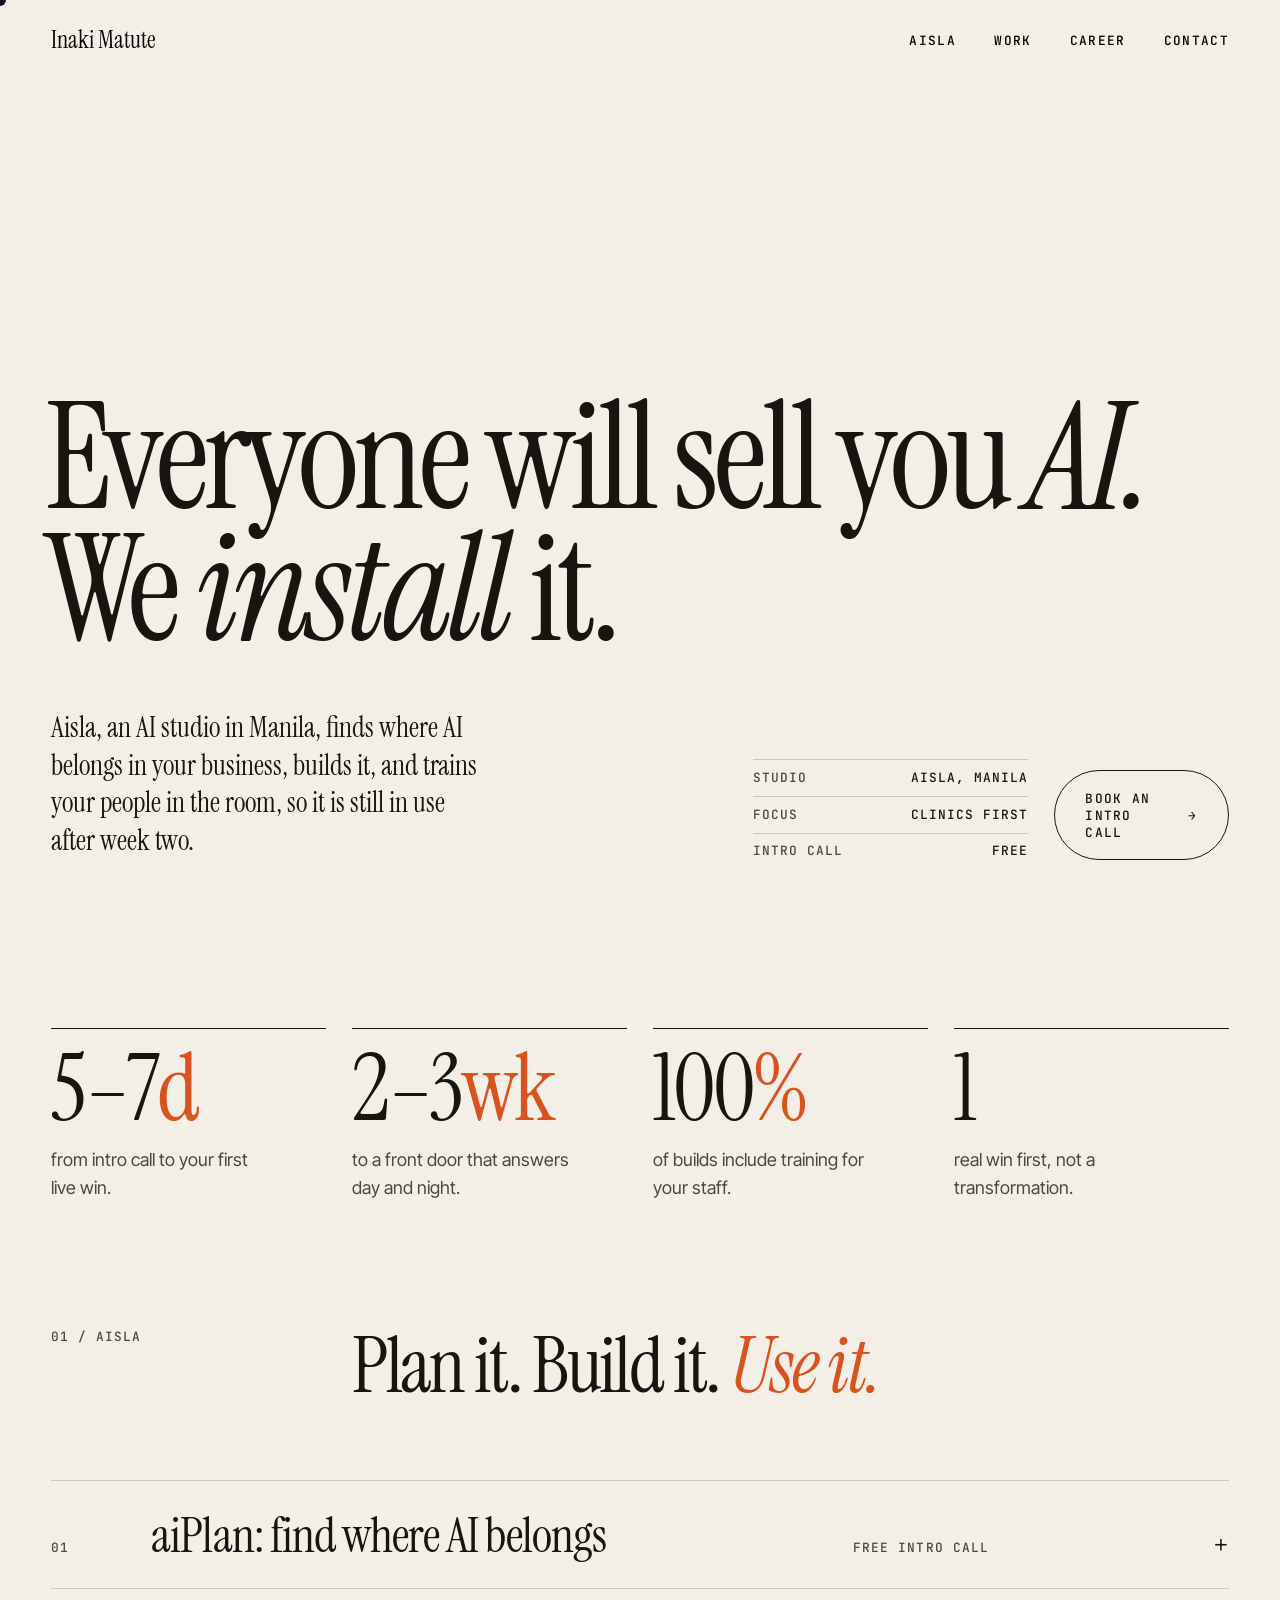
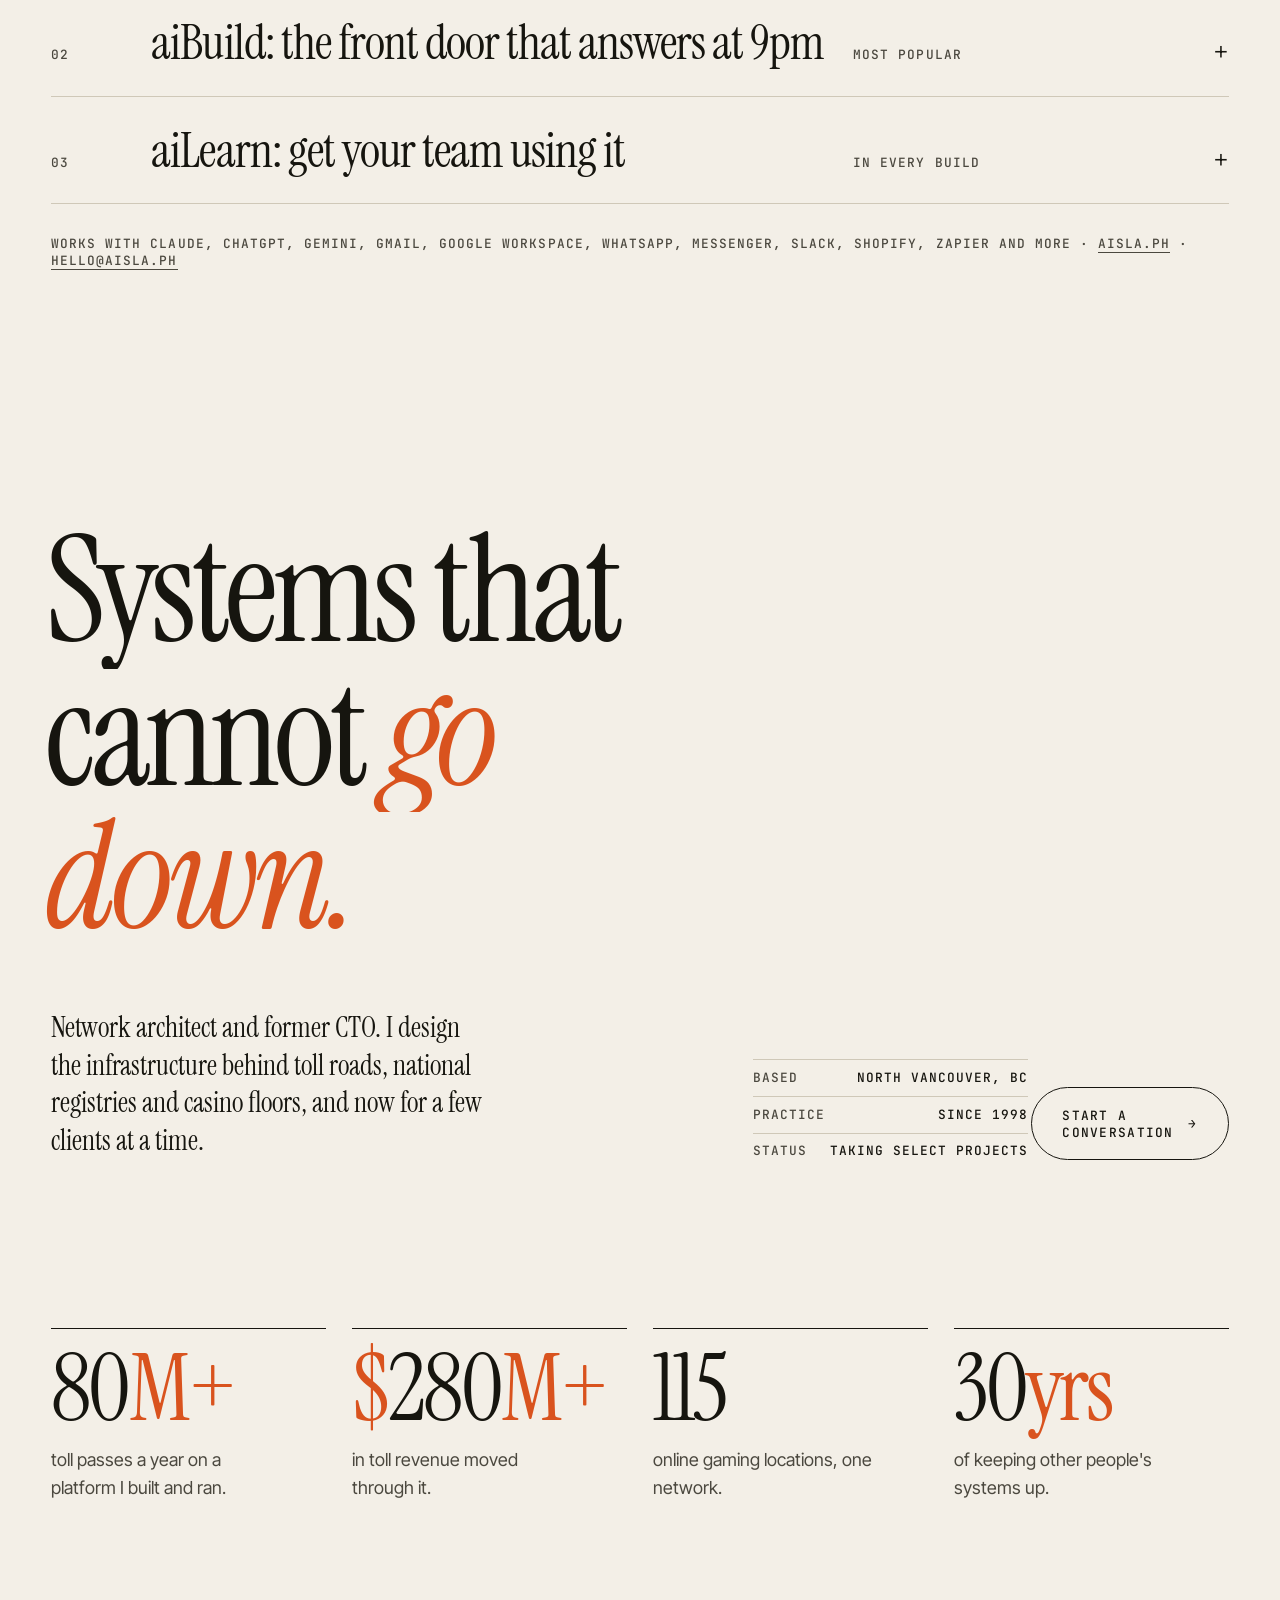
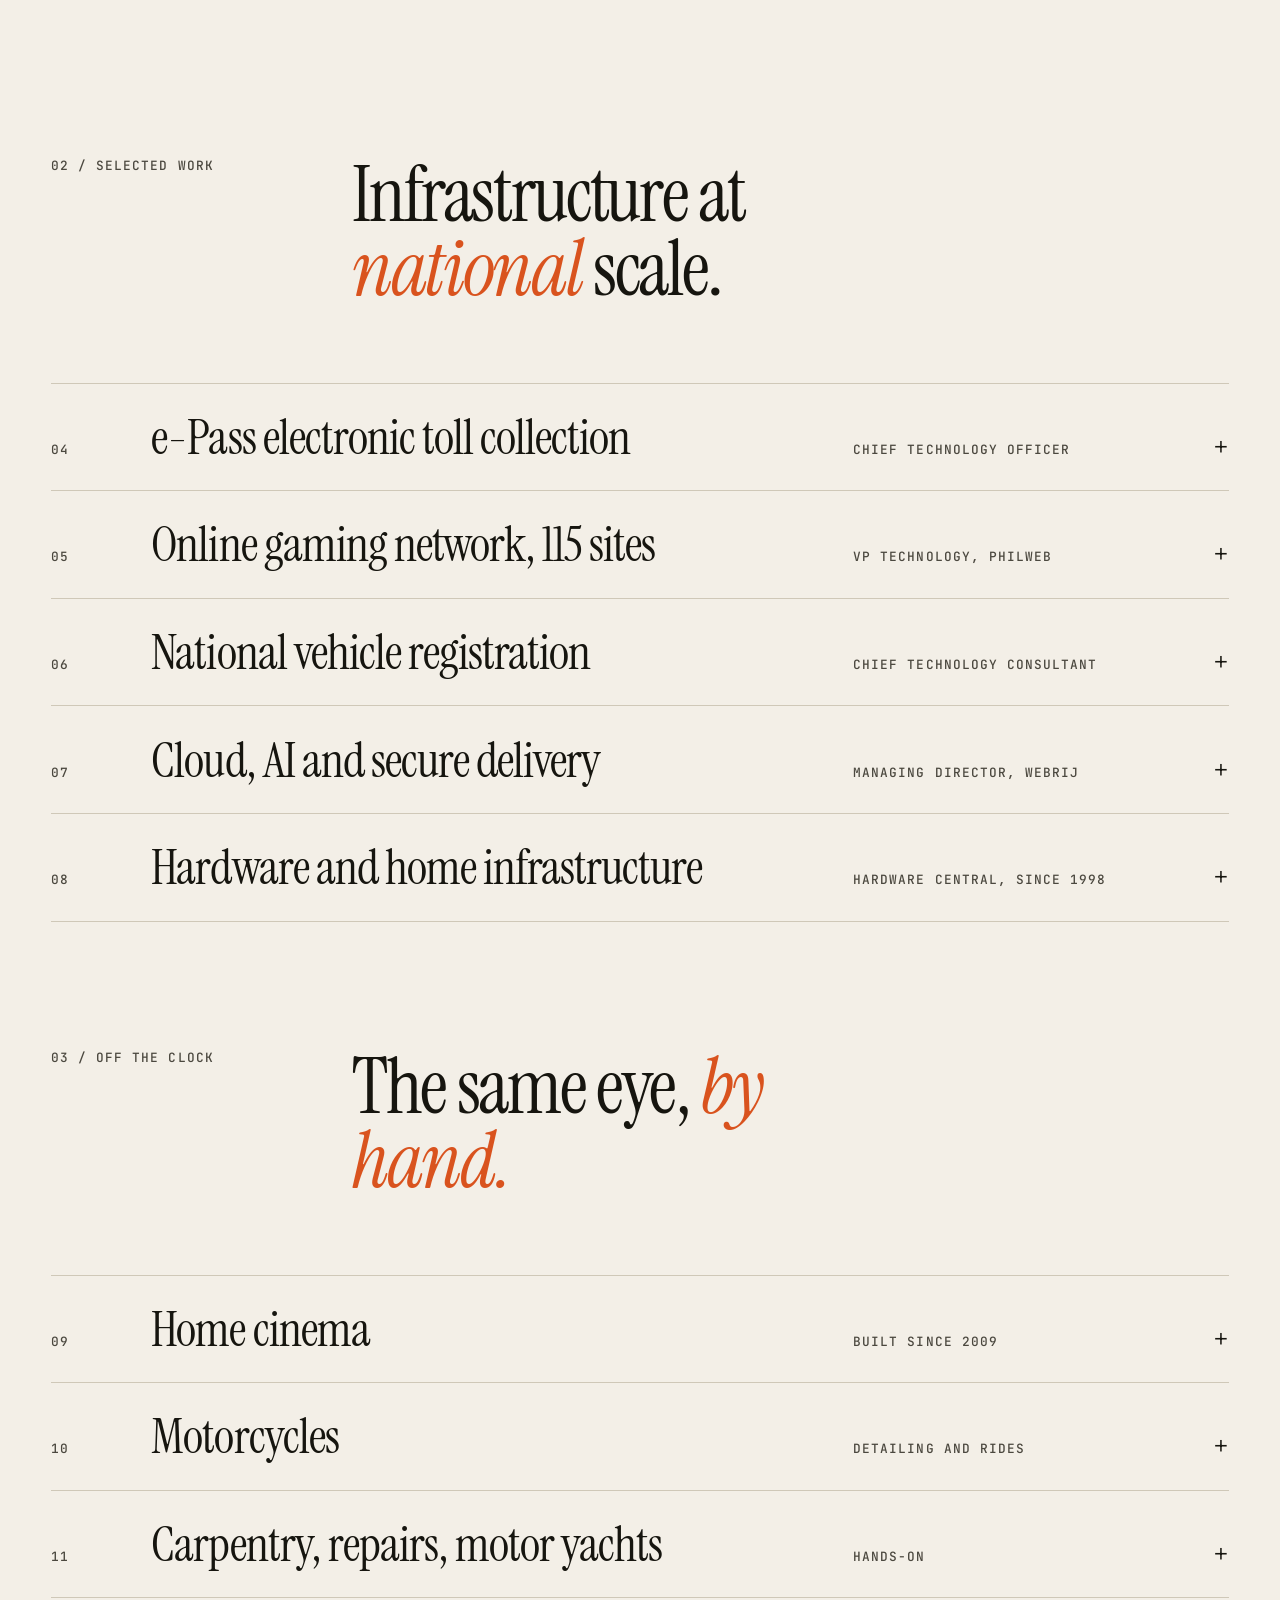
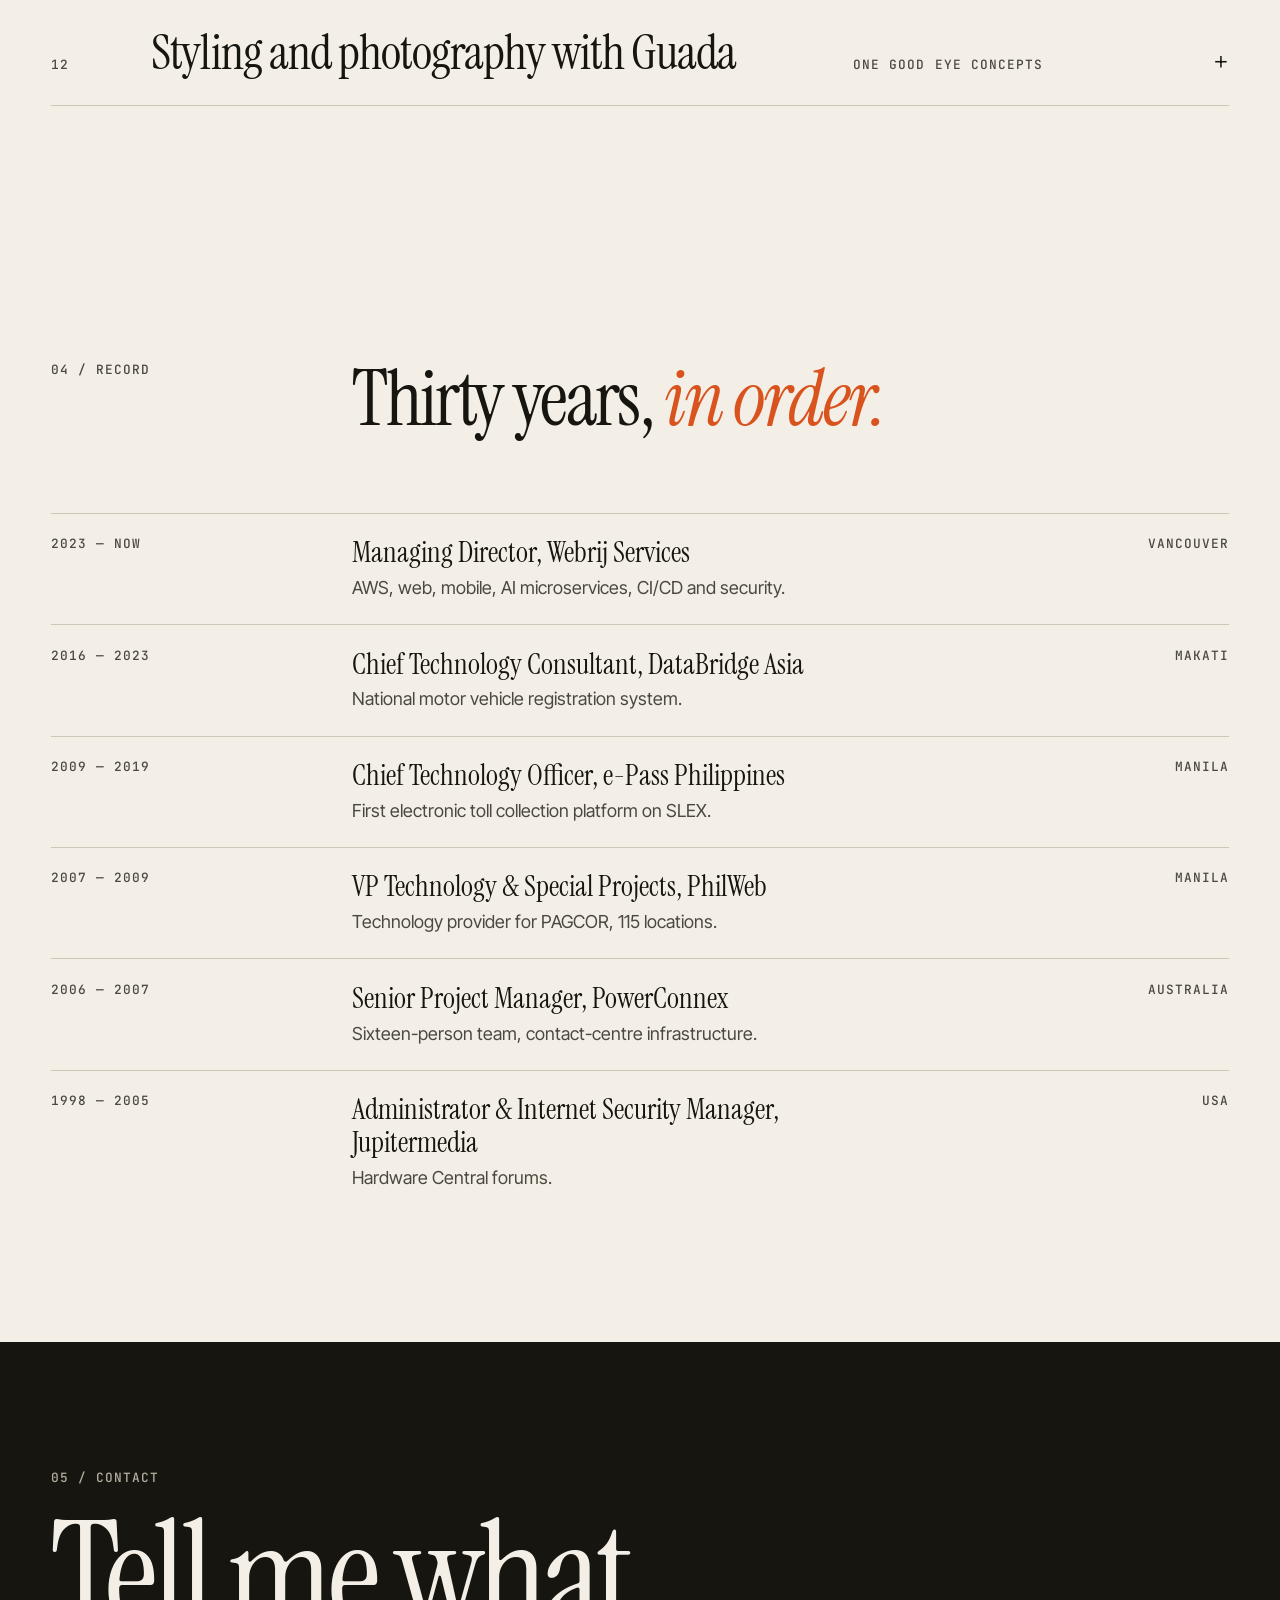
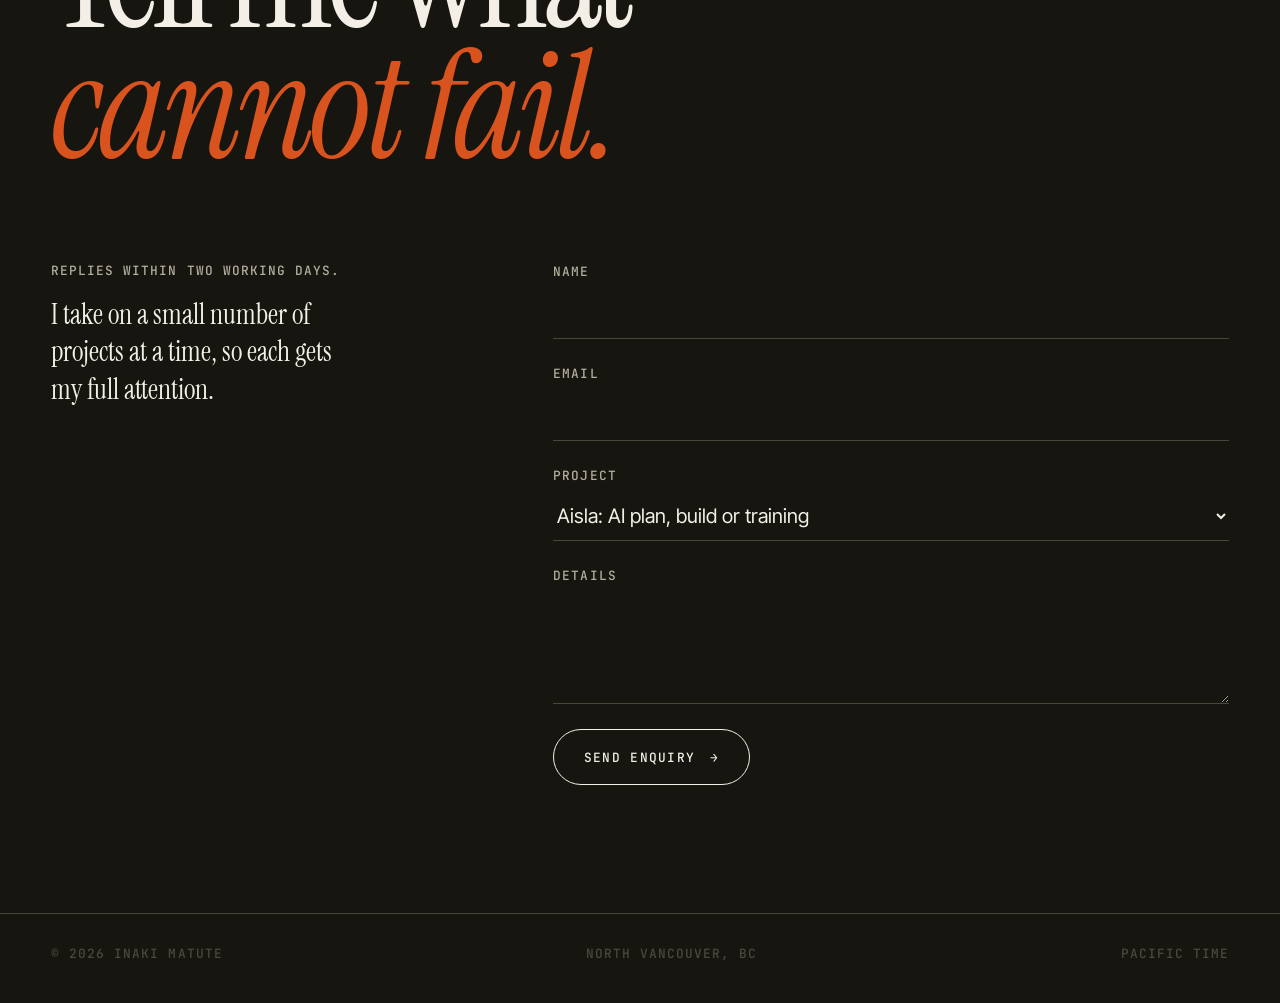
==== index.html @ 9e4a88b1 "QA fixes: cache header, focusable hidden links, no-JS visibility, mobile header, SEO meta, robots an" ====
<!doctype html>
<html lang="en">
<head>
<meta charset="utf-8">
<meta name="viewport" content="width=device-width, initial-scale=1">
<title>Inaki Matute — Aisla AI and Network Architecture</title>
<meta name="description" content="Aisla helps clinics and growing businesses plan, build and actually use AI. Inaki Matute is a network architect and former CTO, thirty years keeping toll roads, registries and casino floors online.">
<meta name="theme-color" content="#f3efe7" media="(prefers-color-scheme: light)">
<meta name="theme-color" content="#12110d" media="(prefers-color-scheme: dark)">
<meta name="color-scheme" content="light dark">
<link rel="canonical" href="https://inaki-matute.netlify.app/">
<script>document.documentElement.className='js'</script>
<meta property="og:title" content="Inaki Matute — Aisla AI and Network Architecture">
<meta property="og:description" content="Aisla plans, builds and trains teams to use AI. Thirty years keeping national systems online.">
<meta property="og:url" content="https://inaki-matute.netlify.app/">
<meta name="twitter:card" content="summary">
<meta property="og:type" content="website">
<link rel="icon" href="assets/favicon.svg" type="image/svg+xml">
<link rel="preconnect" href="https://fonts.googleapis.com">
<link rel="preconnect" href="https://fonts.gstatic.com" crossorigin>
<link rel="stylesheet" href="https://fonts.googleapis.com/css2?family=Inter+Tight:wght@300;400;500&family=Instrument+Serif:ital@0;1&family=JetBrains+Mono:wght@500&display=swap">
<link rel="stylesheet" href="assets/site.css">
<script type="application/ld+json">{"@context":"https://schema.org","@type":"Person","name":"Inaki Matute","jobTitle":"Network Architect","address":{"@type":"PostalAddress","addressLocality":"North Vancouver","addressRegion":"BC","addressCountry":"CA"}}</script>
</head>
<body>
<a class="skip" href="#aisla">Skip to Aisla</a>
<div class="cur" aria-hidden="true"></div>

<header class="bar">
  <a class="mark" href="#top" aria-label="Inaki Matute, top">Inaki Matute</a>
  <nav aria-label="Primary"><a href="#aisla">Aisla</a><a href="#work">Work</a><a href="#career">Career</a><a href="#contact">Contact</a></nav>
</header>

<main id="top">
  <section class="hero wrap" id="aisla">
    <h1 aria-label="Everyone will sell you AI. We install it.">
      <span class="l" aria-hidden="true"><span>Everyone will</span></span>
      <span class="l" aria-hidden="true"><span>sell you <em>AI.</em></span></span>
      <span class="l" aria-hidden="true"><span>We <em>install</em> it.</span></span>
    </h1>
    <div class="hero-foot grid12">
      <p class="lead rv">Aisla, an AI studio in Manila, finds where AI belongs in your business, builds it, and trains your people in the room, so it is still in use after week two.</p>
      <div class="facts meta rv" style="--d:.1s">
        <div><span>Studio</span><b>Aisla, Manila</b></div>
        <div><span>Focus</span><b>Clinics first</b></div>
        <div><span>Intro call</span><b>Free</b></div>
      </div>
      <a class="btn go rv" style="--d:.2s" href="https://cal.com/manolo.matute/intro-call" target="_blank" rel="noopener" data-mag>Book an intro call <span aria-hidden="true">→</span></a>
    </div>
  </section>

  <section class="proof wrap" aria-label="Aisla at a glance">
    <ul>
      <li class="rv"><div class="n">5–7<i>d</i></div><p>from intro call to your first live win.</p></li>
      <li class="rv" style="--d:.08s"><div class="n">2–3<i>wk</i></div><p>to a front door that answers day and night.</p></li>
      <li class="rv" style="--d:.16s"><div class="n"><span data-count="100">100</span><i>%</i></div><p>of builds include training for your staff.</p></li>
      <li class="rv" style="--d:.24s"><div class="n"><span data-count="1">1</span></div><p>real win first, not a transformation.</p></li>
    </ul>
  </section>

  <section class="sec wrap" id="aisla-plans" style="padding-top:0">
    <div class="sec-head grid12">
      <p class="meta rv">01 / Aisla</p>
      <h2 class="rv">Plan it. Build it. <em>Use it.</em></h2>
    </div>
    <ul class="index" data-index>
      <li class="row"><button aria-expanded="false" aria-controls="more-1"><span class="no meta">01</span><span class="ti">aiPlan: find where AI belongs</span><span class="di meta">Free intro call</span><span class="pl" aria-hidden="true">+</span></button>
        <div class="more" id="more-1"><div><div class="inner"><p>A call and a plan: where AI fits your business, where the daily leak is, one small first win, and what comes next. Advice that leads straight into the build.</p><a class="btn ask" href="https://cal.com/manolo.matute/intro-call" target="_blank" rel="noopener" data-service="Aisla: AI plan, build or training">Book an intro call</a></div></div></div></li>
      <li class="row"><button aria-expanded="false" aria-controls="more-2"><span class="no meta">02</span><span class="ti">aiBuild: the front door that answers at 9pm</span><span class="di meta">Most popular</span><span class="pl" aria-hidden="true">+</span></button>
        <div class="more" id="more-2"><div><div class="inner"><p>An AI front desk for inquiries, booking and reminders, and automatic follow-up, wired into the tools you already use and managed for you. Custom builds and an ongoing operations partnership are available too.</p><a class="btn ask" href="#contact" data-service="Aisla: AI plan, build or training">Ask about aiBuild</a></div></div></div></li>
      <li class="row"><button aria-expanded="false" aria-controls="more-3"><span class="no meta">03</span><span class="ti">aiLearn: get your team using it</span><span class="di meta">In every build</span><span class="pl" aria-hidden="true">+</span></button>
        <div class="more" id="more-3"><div><div class="inner"><p>Hands-on training on your real system, an owner walkthrough, a written playbook and a check-in at week two. You keep your data, accounts and domain, and clinical data is never stored or processed.</p><a class="btn ask" href="#contact" data-service="Aisla: AI plan, build or training">Ask about aiLearn</a></div></div></div></li>
    </ul>
    <p class="meta rv" style="margin-top:2rem">Works with Claude, ChatGPT, Gemini, Gmail, Google Workspace, WhatsApp, Messenger, Slack, Shopify, Zapier and more · <a href="https://aisla.ph" target="_blank" rel="noopener" style="border-bottom:1px solid currentColor">aisla.ph</a> · <a href="mailto:hello@aisla.ph" style="border-bottom:1px solid currentColor">hello@aisla.ph</a></p>
  </section>

  <section class="hero wrap hero-sub">
    <h2 class="h1like" aria-label="Systems that cannot go down.">
      <span class="l" aria-hidden="true"><span>Systems that</span></span>
      <span class="l" aria-hidden="true"><span>cannot <em>go</em></span></span>
      <span class="l" aria-hidden="true"><span><em>down.</em></span></span>
    </h2>
    <div class="hero-foot grid12">
      <p class="lead rv">Network architect and former CTO. I design the infrastructure behind toll roads, national registries and casino floors, and now for a few clients at a time.</p>
      <div class="facts meta rv" style="--d:.1s">
        <div><span>Based</span><b>North Vancouver, BC</b></div>
        <div><span>Practice</span><b>Since 1998</b></div>
        <div><span>Status</span><b>Taking select projects</b></div>
      </div>
      <a class="btn go rv" style="--d:.2s" href="#contact" data-mag>Start a conversation <span aria-hidden="true">→</span></a>
    </div>
  </section>

  <section class="proof wrap" aria-label="Track record">
    <ul>
      <li class="rv"><div class="n"><span data-count="80">80</span><i>M+</i></div><p>toll passes a year on a platform I built and ran.</p></li>
      <li class="rv" style="--d:.08s"><div class="n"><i>$</i><span data-count="280">280</span><i>M+</i></div><p>in toll revenue moved through it.</p></li>
      <li class="rv" style="--d:.16s"><div class="n"><span data-count="115">115</span></div><p>online gaming locations, one network.</p></li>
      <li class="rv" style="--d:.24s"><div class="n"><span data-count="30">30</span><i>yrs</i></div><p>of keeping other people's systems up.</p></li>
    </ul>
  </section>

  <section class="sec wrap" id="work">
    <div class="sec-head grid12">
      <p class="meta rv">02 / Selected work</p>
      <h2 class="rv">Infrastructure at <em>national</em> scale.</h2>
    </div>
    <ul class="index" data-index>
      <li class="row"><button aria-expanded="false" aria-controls="more-4"><span class="no meta">04</span><span class="ti">e-Pass electronic toll collection</span><span class="di meta">Chief Technology Officer</span><span class="pl" aria-hidden="true">+</span></button>
        <div class="more" id="more-4"><div><div class="inner"><p>The first electronic toll platform on SLEX, built with Kapsch and Hopetech. Eighty million passes a year, running around the clock.</p><figure data-img="toll-gantry"></figure><a class="btn ask" href="#contact" data-service="Network architecture">Discuss a similar project</a></div></div></div></li>
      <li class="row"><button aria-expanded="false" aria-controls="more-5"><span class="no meta">05</span><span class="ti">Online gaming network, 115 sites</span><span class="di meta">VP Technology, PhilWeb</span><span class="pl" aria-hidden="true">+</span></button>
        <div class="more" id="more-5"><div><div class="inner"><p>Technology provider to PAGCOR across 115 online casino locations, handling more than two billion dollars in annual wagers.</p><figure data-img="online-gaming-network"></figure><a class="btn ask" href="#contact" data-service="Network architecture">Discuss a similar project</a></div></div></div></li>
      <li class="row"><button aria-expanded="false" aria-controls="more-6"><span class="no meta">06</span><span class="ti">National vehicle registration</span><span class="di meta">Chief Technology Consultant</span><span class="pl" aria-hidden="true">+</span></button>
        <div class="more" id="more-6"><div><div class="inner"><p>Architecture and systems integration for the Philippines' national motor vehicle registration system, with DataBridge Asia.</p><figure data-img="national-registry"></figure><a class="btn ask" href="#contact" data-service="Systems integration">Discuss a similar project</a></div></div></div></li>
      <li class="row"><button aria-expanded="false" aria-controls="more-7"><span class="no meta">07</span><span class="ti">Cloud, AI and secure delivery</span><span class="di meta">Managing Director, Webrij</span><span class="pl" aria-hidden="true">+</span></button>
        <div class="more" id="more-7"><div><div class="inner"><p>AWS, microservices, CI/CD and security for a Vancouver healthcare talent network, and AI put to practical work in small businesses.</p><figure data-img="cloud-aws"></figure><a class="btn ask" href="#contact" data-service="Cloud, AI and web">Discuss a similar project</a></div></div></div></li>
      <li class="row"><button aria-expanded="false" aria-controls="more-8"><span class="no meta">08</span><span class="ti">Hardware and home infrastructure</span><span class="di meta">Hardware Central, since 1998</span><span class="pl" aria-hidden="true">+</span></button>
        <div class="more" id="more-8"><div><div class="inner"><p>Servers, storage and networks for homes and small offices that simply work. I ran the Hardware Central forums for seven years.</p><figure data-img="server-rack"></figure><a class="btn ask" href="#contact" data-service="Hardware and infrastructure">Discuss a similar project</a></div></div></div></li>
    </ul>
  </section>

  <section class="sec wrap" style="padding-top:0">
    <div class="sec-head grid12">
      <p class="meta rv">03 / Off the clock</p>
      <h2 class="rv">The same eye, <em>by hand.</em></h2>
    </div>
    <ul class="index" data-index>
      <li class="row"><button aria-expanded="false" aria-controls="more-9"><span class="no meta">09</span><span class="ti">Home cinema</span><span class="di meta">Built since 2009</span><span class="pl" aria-hidden="true">+</span></button>
        <div class="more" id="more-9"><div><div class="inner"><p>Rooms designed to look and sound like a real cinema, with Arendal Sound and Definitive Technology speakers tuned to the space.</p><figure data-img="home-cinema"></figure><a class="btn ask" href="#contact" data-service="Home cinema">Plan a room</a></div></div></div></li>
      <li class="row"><button aria-expanded="false" aria-controls="more-10"><span class="no meta">10</span><span class="ti">Motorcycles</span><span class="di meta">Detailing and rides</span><span class="pl" aria-hidden="true">+</span></button>
        <div class="more" id="more-10"><div><div class="inner"><p>Careful detailing, and routes worth riding, from North Vancouver to Edinburgh.</p><figure data-img="motorcycle-detailing"></figure><a class="btn ask" href="#contact" data-service="Motorcycles">Ask about it</a></div></div></div></li>
      <li class="row"><button aria-expanded="false" aria-controls="more-11"><span class="no meta">11</span><span class="ti">Carpentry, repairs, motor yachts</span><span class="di meta">Hands-on</span><span class="pl" aria-hidden="true">+</span></button>
        <div class="more" id="more-11"><div><div class="inner"><p>Small renovations and repairs done properly, and practical help running and looking after a motor yacht.</p><figure data-img="handyman"></figure><a class="btn ask" href="#contact" data-service="Hands-on work">Ask about it</a></div></div></div></li>
      <li class="row"><button aria-expanded="false" aria-controls="more-12"><span class="no meta">12</span><span class="ti">Styling and photography with Guada</span><span class="di meta">One Good Eye Concepts</span><span class="pl" aria-hidden="true">+</span></button>
        <div class="more" id="more-12"><div><div class="inner"><p>Guada Reyes leads fashion, interior and costume design, styling and professional photography. Her portfolio lives at guadareyes.com.</p><figure data-img="guada-styling"></figure><a class="btn ask" href="https://guadareyes.com" target="_blank" rel="noopener">Visit guadareyes.com</a></div></div></div></li>
    </ul>
  </section>

  <section class="sec wrap" id="career">
    <div class="sec-head grid12">
      <p class="meta rv">04 / Record</p>
      <h2 class="rv">Thirty years, <em>in order.</em></h2>
    </div>
    <ol class="ledger" reversed style="list-style:none;padding:0">
      <li class="rv"><span class="when meta">2023 — Now</span><span class="what">Managing Director, Webrij Services<small>AWS, web, mobile, AI microservices, CI/CD and security.</small></span><span class="where meta">Vancouver</span></li>
      <li class="rv"><span class="when meta">2016 — 2023</span><span class="what">Chief Technology Consultant, DataBridge Asia<small>National motor vehicle registration system.</small></span><span class="where meta">Makati</span></li>
      <li class="rv"><span class="when meta">2009 — 2019</span><span class="what">Chief Technology Officer, e-Pass Philippines<small>First electronic toll collection platform on SLEX.</small></span><span class="where meta">Manila</span></li>
      <li class="rv"><span class="when meta">2007 — 2009</span><span class="what">VP Technology &amp; Special Projects, PhilWeb<small>Technology provider for PAGCOR, 115 locations.</small></span><span class="where meta">Manila</span></li>
      <li class="rv"><span class="when meta">2006 — 2007</span><span class="what">Senior Project Manager, PowerConnex<small>Sixteen-person team, contact-centre infrastructure.</small></span><span class="where meta">Australia</span></li>
      <li class="rv"><span class="when meta">1998 — 2005</span><span class="what">Administrator &amp; Internet Security Manager, Jupitermedia<small>Hardware Central forums.</small></span><span class="where meta">USA</span></li>
    </ol>
  </section>

  <section class="sec contact" id="contact">
    <div class="wrap">
      <p class="meta rv">05 / Contact</p>
      <h2 class="rv" style="margin-top:1.5rem">Tell me what <em>cannot fail.</em></h2>
      <div class="cols grid12">
        <div class="side rv">
          <p class="meta">Replies within two working days.</p>
          <p style="font:400 var(--fs-lead)/1.35 var(--serif);max-width:24ch">I take on a small number of projects at a time, so each gets my full attention.</p>
        </div>
        <form class="rv" name="hire" method="POST" action="/thanks.html" data-netlify="true" netlify-honeypot="bot-field">
          <input type="hidden" name="form-name" value="hire">
          <input type="hidden" name="subject" value="Website Query - Inaki">
          <p hidden><label>Leave empty <input name="bot-field"></label></p>
          <div class="f"><label for="n">Name</label><input id="n" name="name" required autocomplete="name"></div>
          <div class="f"><label for="e">Email</label><input id="e" type="email" name="email" required autocomplete="email"></div>
          <div class="f"><label for="service">Project</label><select id="service" name="service">
            <option>Aisla: AI plan, build or training</option><option>Network architecture</option><option>Systems integration</option><option>Cloud, AI and web</option><option>Hardware and infrastructure</option><option>Home cinema</option><option>Motorcycles</option><option>Hands-on work</option><option>Something else</option></select></div>
          <div class="f"><label for="m">Details</label><textarea id="m" name="message"></textarea></div>
          <button class="btn" type="submit" data-mag>Send enquiry <span aria-hidden="true">→</span></button>
        </form>
      </div>
    </div>
  </section>
</main>

<footer class="meta"><span>© 2026 Inaki Matute</span><span>North Vancouver, BC</span><span>Pacific Time</span></footer>
<script src="assets/site.js" defer></script>
</body>
</html>
---- assets/site.css ----
/* Inaki Matute — v4. Tokens first, then base, then sections. */
:root{
  --paper:#f3efe7; --paper-2:#ebe6db; --ink:#16150f; --ink-2:#4b483f; --rule:#cfc8b8;
  --accent:#d9531e;
  --serif:"Instrument Serif","Times New Roman",serif;
  --sans:"Inter Tight",system-ui,"Helvetica Neue",Arial,sans-serif;
  --mono:"JetBrains Mono",ui-monospace,Menlo,monospace;
  --ease:cubic-bezier(.16,1,.3,1);
  --gutter:clamp(20px,4vw,56px);
  --fs-meta:clamp(.72rem,.68rem + .15vw,.8rem);
  --fs-body:clamp(1rem,.96rem + .2vw,1.125rem);
  --fs-lead:clamp(1.25rem,1rem + 1vw,1.75rem);
  --fs-h2:clamp(2.25rem,1.2rem + 4.6vw,5.5rem);
  --fs-h1:clamp(3.1rem,1rem + 10.4vw,12.5rem);
}
@media (prefers-color-scheme:dark){
  :root:not([data-theme="light"]){--paper:#12110d;--paper-2:#1b1a14;--ink:#f1ece0;--ink-2:#b4ae9e;--rule:#37342a;--accent:#ff7a3d}
}
*,*::before,*::after{box-sizing:border-box}
*{margin:0}
html{-webkit-text-size-adjust:100%;scroll-behavior:smooth}
body{overflow-x:hidden;background:var(--paper);color:var(--ink);font:400 var(--fs-body)/1.55 var(--sans);-webkit-font-smoothing:antialiased;text-rendering:optimizeLegibility;overflow-x:clip}
img{display:block;max-width:100%}
a{color:inherit;text-decoration:none}
button{font:inherit;color:inherit;background:none;border:0;cursor:pointer}
:focus-visible{outline:2px solid var(--accent);outline-offset:4px}
::selection{background:var(--accent);color:var(--paper)}
.skip{position:absolute;left:var(--gutter);top:-4rem;background:var(--ink);color:var(--paper);padding:.6rem 1rem;z-index:100}
.skip:focus{top:1rem}

.meta{font:500 var(--fs-meta)/1.3 var(--mono);letter-spacing:.08em;text-transform:uppercase;color:var(--ink-2)}
.wrap{padding-inline:var(--gutter);max-width:1680px;margin-inline:auto}
.grid12{display:grid;grid-template-columns:repeat(12,minmax(0,1fr));column-gap:clamp(12px,2vw,28px)}
.rule{border:0;border-top:1px solid var(--rule)}

/* header */
.bar{position:fixed;inset:0 0 auto 0;z-index:40;display:flex;justify-content:space-between;align-items:center;padding:1.1rem var(--gutter);mix-blend-mode:difference;color:#f3efe7}
.bar a{font:500 var(--fs-meta) var(--mono);letter-spacing:.1em;text-transform:uppercase}
.bar nav{display:flex;gap:clamp(1rem,3vw,2.5rem)}
.bar .mark{font:400 1.5rem/1 var(--serif);letter-spacing:0;text-transform:none}
.bar nav a{position:relative}
.bar nav a::after{content:"";position:absolute;left:0;right:0;bottom:-4px;height:1px;background:currentColor;transform:scaleX(0);transform-origin:right;transition:transform .5s var(--ease)}
.bar nav a:hover::after{transform:scaleX(1);transform-origin:left}

/* hero */
.hero{min-height:100vh;min-height:100svh;display:flex;flex-direction:column;justify-content:flex-end;padding-block:7rem 2.5rem}
.hero h1{font:400 var(--fs-h1)/.88 var(--serif);letter-spacing:-.035em;margin-left:-.04em}
.hero .h1like .l{display:block;overflow:hidden;padding-bottom:.08em}
.hero .h1like .l>span{display:block;transform:translateY(105%);animation:rise 1.3s var(--ease) forwards}
.hero .h1like .l:nth-child(2)>span{animation-delay:.1s}
.hero .h1like .l:nth-child(3)>span{animation-delay:.2s}
.hero .h1like em{font-style:italic;color:var(--accent)}
@keyframes rise{to{transform:none}}
.hero-foot{margin-top:clamp(2rem,6vh,5rem);align-items:end;row-gap:2rem}
.hero-foot .lead{grid-column:1/span 6;font:400 var(--fs-lead)/1.35 var(--serif);max-width:34ch}
.hero-foot .facts{grid-column:8/span 3;display:grid;gap:.6rem}
.hero-foot .go{grid-column:11/span 2;justify-self:end}
.facts div{display:flex;justify-content:space-between;border-top:1px solid var(--rule);padding-top:.6rem}
.facts b{font-weight:500;color:var(--ink)}

.btn{--p:0;display:inline-flex;align-items:center;gap:.9rem;padding:1.15rem 1.9rem;border:1px solid var(--ink);border-radius:999px;font:500 var(--fs-meta) var(--mono);letter-spacing:.1em;text-transform:uppercase;position:relative;overflow:hidden;transition:color .5s var(--ease),transform .4s var(--ease)}
.btn::before{content:"";position:absolute;inset:0;background:var(--ink);transform:translateY(101%);transition:transform .6s var(--ease);z-index:-1;border-radius:inherit}
.btn:hover{color:var(--paper)}
.btn:hover::before{transform:none}
.btn{isolation:isolate}

/* proof */
.proof{padding-block:clamp(4rem,10vw,9rem)}
.proof ul{list-style:none;padding:0;display:grid;grid-template-columns:repeat(4,1fr);gap:clamp(12px,2vw,28px)}
.proof li{border-top:1px solid var(--ink);padding-top:1rem}
.proof .n{font:400 clamp(3rem,1rem + 6vw,7.5rem)/.95 var(--serif);letter-spacing:-.03em;font-variant-numeric:tabular-nums}
.proof .n i{font-style:normal;color:var(--accent)}
.proof p{margin-top:.8rem;max-width:22ch;color:var(--ink-2)}

/* section heads */
.sec{padding-block:clamp(4rem,10vw,9rem)}
.sec-head{margin-bottom:clamp(2.5rem,6vw,5rem);row-gap:1.5rem}
.sec-head .meta{grid-column:1/span 3}
.sec-head h2{grid-column:4/span 9;font:400 var(--fs-h2)/.95 var(--serif);letter-spacing:-.03em;max-width:16ch}
.sec-head h2 em{color:var(--accent)}

/* index list */
.index{list-style:none;padding:0;border-bottom:1px solid var(--rule)}
.row{border-top:1px solid var(--rule)}
.row>button{width:100%;display:grid;grid-template-columns:repeat(12,minmax(0,1fr));column-gap:clamp(12px,2vw,28px);align-items:baseline;text-align:left;padding:clamp(1.1rem,2.2vw,1.9rem) 0;transition:padding .6s var(--ease),color .3s}
.row .no{grid-column:1/span 1}
.row .ti{grid-column:2/span 7;font:400 clamp(1.7rem,1rem + 2.6vw,3.6rem)/1.02 var(--serif);letter-spacing:-.02em;transition:transform .6s var(--ease)}
.row .di{grid-column:9/span 3}
.row .pl{grid-column:12/span 1;justify-self:end;font:300 1.6rem/1 var(--sans);transition:transform .5s var(--ease)}
.row>button:hover .ti{transform:translateX(.6rem);color:var(--accent)}
.row[data-open="true"] .pl{transform:rotate(45deg)}
.row .more{display:grid;grid-template-rows:0fr;transition:grid-template-rows .7s var(--ease)}
.row[data-open="true"] .more{grid-template-rows:1fr}
.more>div{overflow:hidden}
.more p{grid-column:2/span 6;padding-bottom:2rem;color:var(--ink-2);font-size:var(--fs-lead);line-height:1.4;font-family:var(--serif);max-width:40ch}
.more .inner{display:grid;grid-template-columns:repeat(12,minmax(0,1fr));column-gap:clamp(12px,2vw,28px)}
.more figure{grid-column:9/span 4;aspect-ratio:4/5;background:var(--paper-2);overflow:hidden;margin-bottom:2rem}
.more figure img{width:100%;height:100%;object-fit:cover}
.more figure:empty{display:none}
.more a.ask{grid-column:2/span 6;margin-bottom:2rem;justify-self:start}

/* career */
.ledger{list-style:none;padding:0}
.ledger li{display:grid;grid-template-columns:repeat(12,minmax(0,1fr));column-gap:clamp(12px,2vw,28px);padding:1.4rem 0;border-top:1px solid var(--rule)}
.ledger .when{grid-column:1/span 3}
.ledger .what{grid-column:4/span 5;font:400 clamp(1.3rem,1rem + 1vw,1.9rem)/1.15 var(--serif)}
.ledger .what small{display:block;font:400 var(--fs-body)/1.5 var(--sans);color:var(--ink-2);margin-top:.35rem}
.ledger .where{grid-column:10/span 3;justify-self:end;text-align:right}

/* contact */
.contact{background:var(--ink);color:var(--paper);--rule:#4a463a}
.contact .meta{color:#b4ae9e}
.contact h2{font:400 var(--fs-h1)/.88 var(--serif);letter-spacing:-.035em;max-width:11ch}
.contact h2 em{color:var(--accent)}
.contact .cols{margin-top:clamp(3rem,7vw,6rem);row-gap:2.5rem}
.contact .side{grid-column:1/span 4;display:grid;gap:1rem;align-content:start}
.contact form{grid-column:6/span 7;display:grid;gap:1.6rem}
.f{display:grid;gap:.5rem}
.f label{font:500 var(--fs-meta) var(--mono);letter-spacing:.1em;text-transform:uppercase;color:#b4ae9e}
.f input,.f select,.f textarea{font:400 1.25rem/1.4 var(--sans);color:var(--paper);background:transparent;border:0;border-bottom:1px solid var(--rule);padding:.7rem 0;border-radius:0;width:100%;transition:border-color .3s}
.f select option{color:#16150f}
.f textarea{min-height:7rem;resize:vertical}
.f input:focus,.f select:focus,.f textarea:focus{outline:0;border-color:var(--accent)}
.contact .btn{border-color:var(--paper);justify-self:start}
.contact .btn::before{background:var(--paper)}
.contact .btn:hover{color:var(--ink)}
.sent{display:none;font:400 var(--fs-lead)/1.3 var(--serif)}
.sent:target,.sent.on{display:block}

footer{background:var(--ink);color:#b4ae9e;padding:2rem var(--gutter) 2.5rem;display:flex;justify-content:space-between;gap:1rem;flex-wrap:wrap;border-top:1px solid #4a463a}

/* reveal */
.rv{transition:opacity 1.1s var(--ease),transform 1.1s var(--ease);transition-delay:var(--d,0s)}
.js .rv{opacity:0;transform:translateY(28px)}
.js .rv.in{opacity:1;transform:none}

/* cursor */
.cur{position:fixed;left:0;top:0;width:12px;height:12px;margin:-6px 0 0 -6px;border-radius:50%;background:#fff;mix-blend-mode:difference;pointer-events:none;z-index:90;transition:width .4s var(--ease),height .4s var(--ease),margin .4s var(--ease);will-change:transform}
.cur.big{width:64px;height:64px;margin:-32px 0 0 -32px}
@media (hover:none),(pointer:coarse){.cur{display:none}}

.facts div{gap:1rem}.facts b{text-align:right}
@media (max-width:1100px){
  .hero-foot .lead,.hero-foot .facts,.hero-foot .go{grid-column:1/-1;justify-self:start}
  .hero-foot .facts{justify-self:stretch;max-width:28rem}
}
@media (max-width:900px){
  .proof ul{grid-template-columns:1fr 1fr;row-gap:2.5rem}
  .sec-head .meta,.sec-head h2{grid-column:1/-1}
  .row>button{grid-template-columns:2rem 1fr 2rem;row-gap:.4rem}
  .row .no{grid-column:1}.row .ti{grid-column:2}.row .pl{grid-column:3}.row .di{grid-column:2;grid-row:2}
  .more .inner{display:block;padding-left:2rem}
  .more figure{margin-top:0;max-width:320px}
  .ledger li{display:block}.ledger .where{text-align:left;margin-top:.5rem}.ledger .what{margin-block:.3rem}
  .contact .side,.contact form{grid-column:1/-1}
}
@media (prefers-reduced-motion:reduce){
  *,*::before,*::after{animation-duration:.01ms!important;transition-duration:.01ms!important}
  .hero .h1like .l>span{transform:none}.js .rv{opacity:1;transform:none}
  html{scroll-behavior:auto}
}

.hero-sub{min-height:auto;padding-block:clamp(4rem,10vw,8rem) 2.5rem}
.hero .h1like{font:400 var(--fs-h1)/.88 var(--serif);letter-spacing:-.035em;margin:0 0 0 -.04em}

/* QA fixes */
section[id]{scroll-margin-top:5rem}
.row:not([data-open="true"]) .more{visibility:hidden;transition:grid-template-rows .7s var(--ease),visibility 0s .7s}
.row[data-open="true"] .more{visibility:visible;transition:grid-template-rows .7s var(--ease),visibility 0s}
.bar nav a{padding-block:14px}
@media (max-width:420px){
  .bar{padding-inline:16px;gap:.75rem}
  .bar nav{gap:.9rem}
  .bar a{letter-spacing:.06em}
  .bar .mark{font-size:1.25rem}
}
@media (hover:none){.row>button:hover .ti{transform:none;color:inherit}.bar nav a:hover::after{transform:scaleX(0)}}
.f select option{background:#fff}
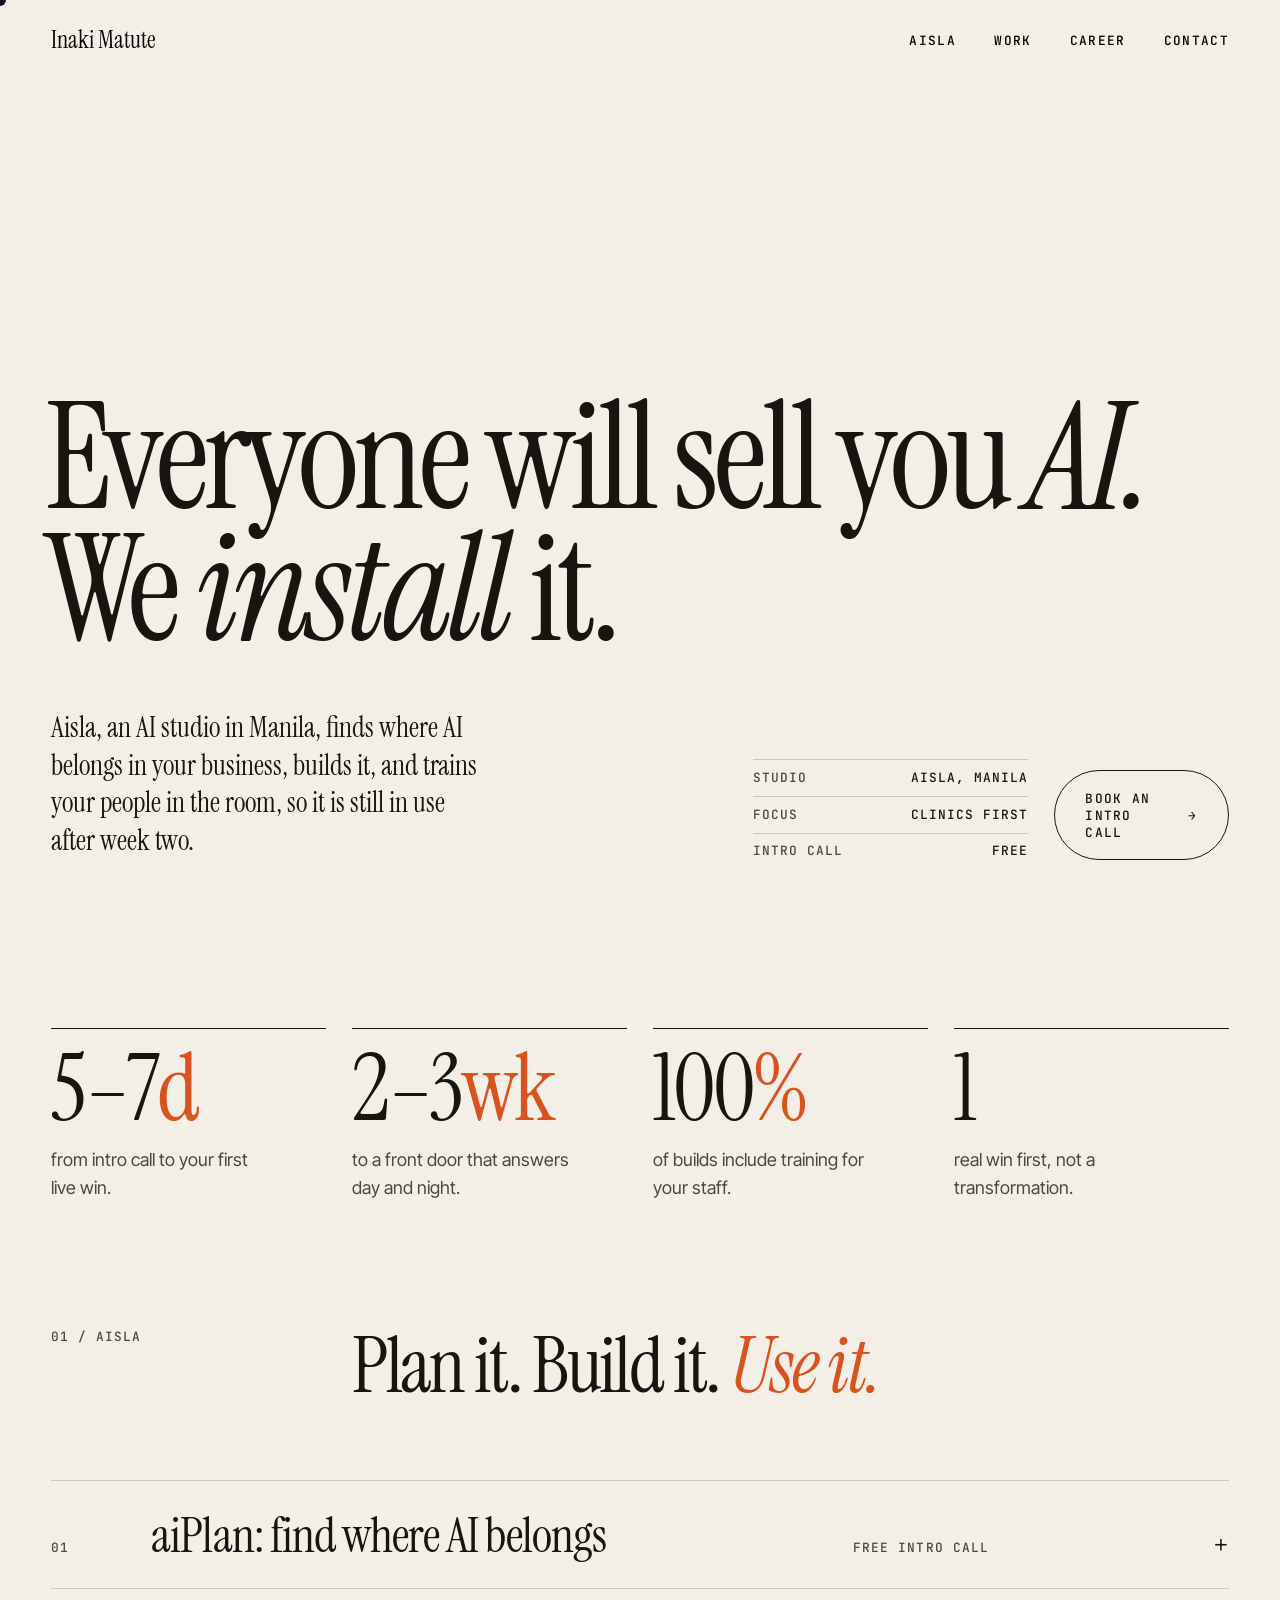
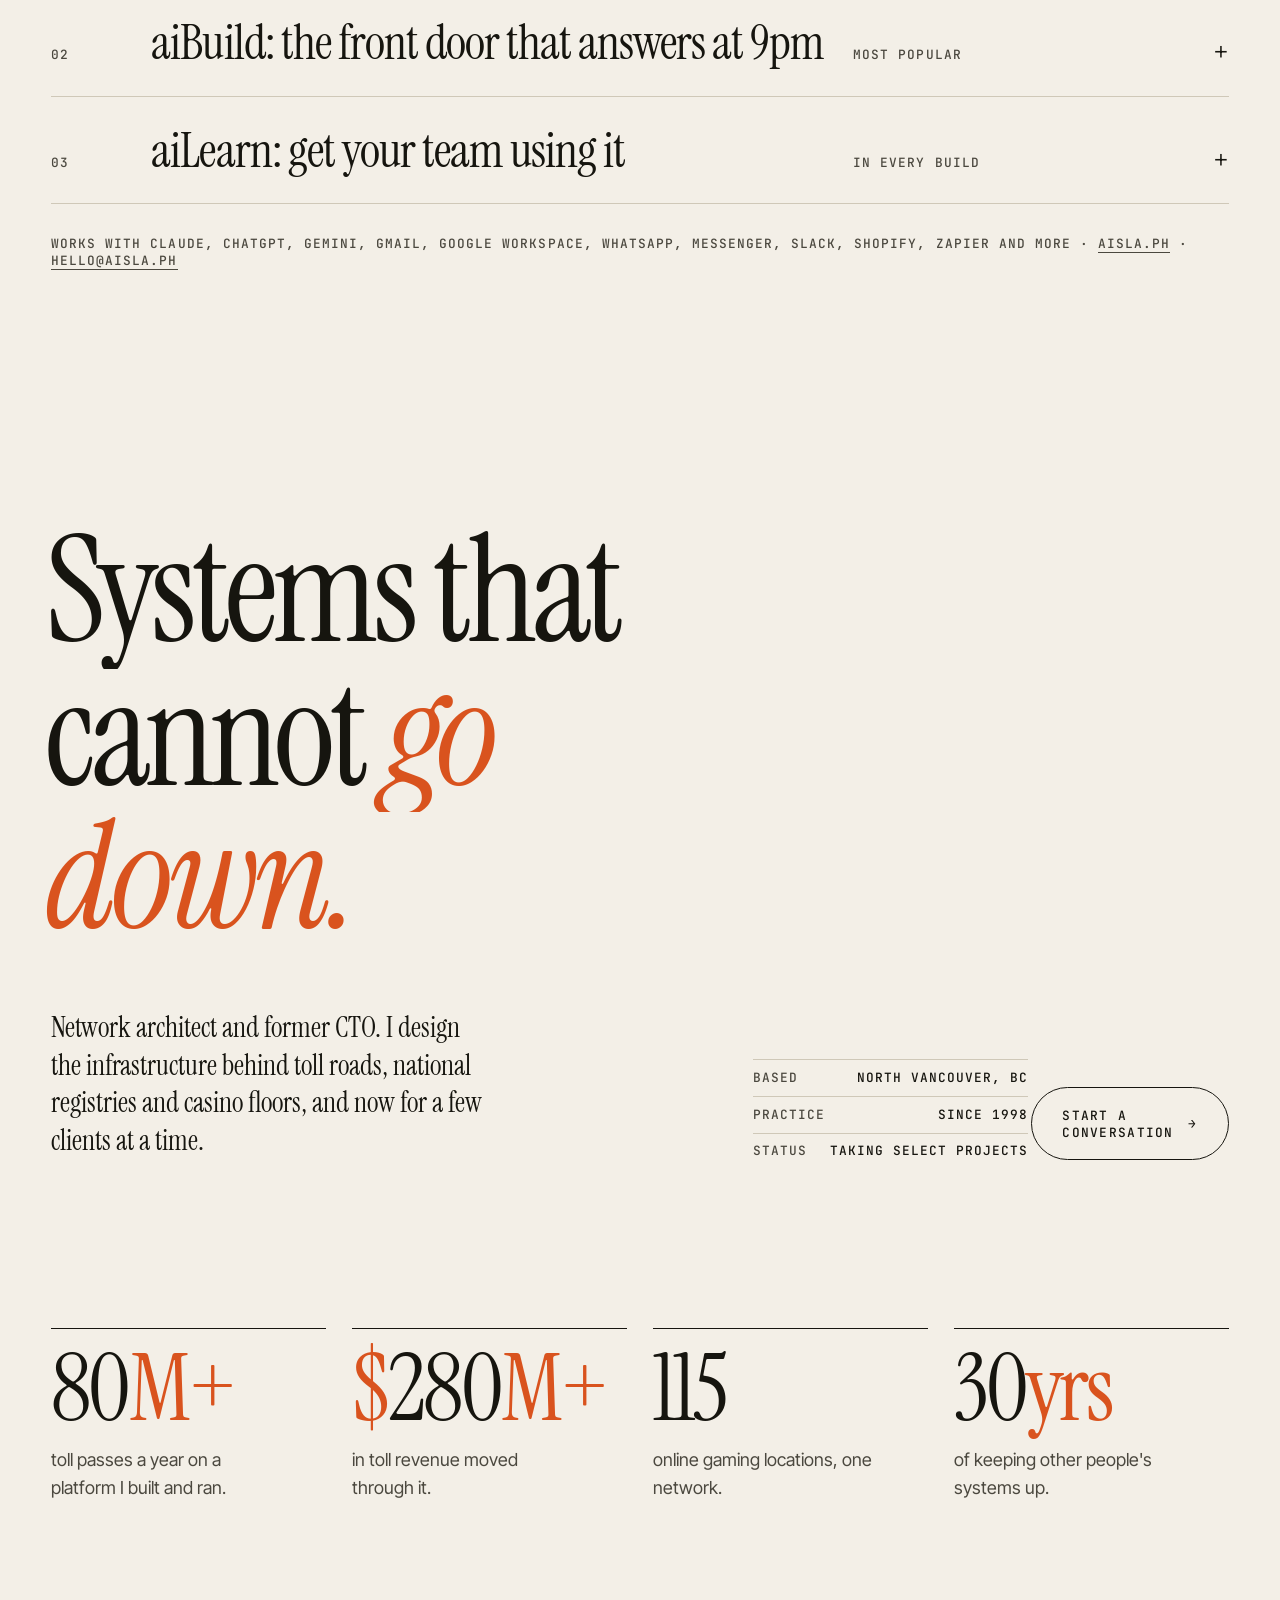
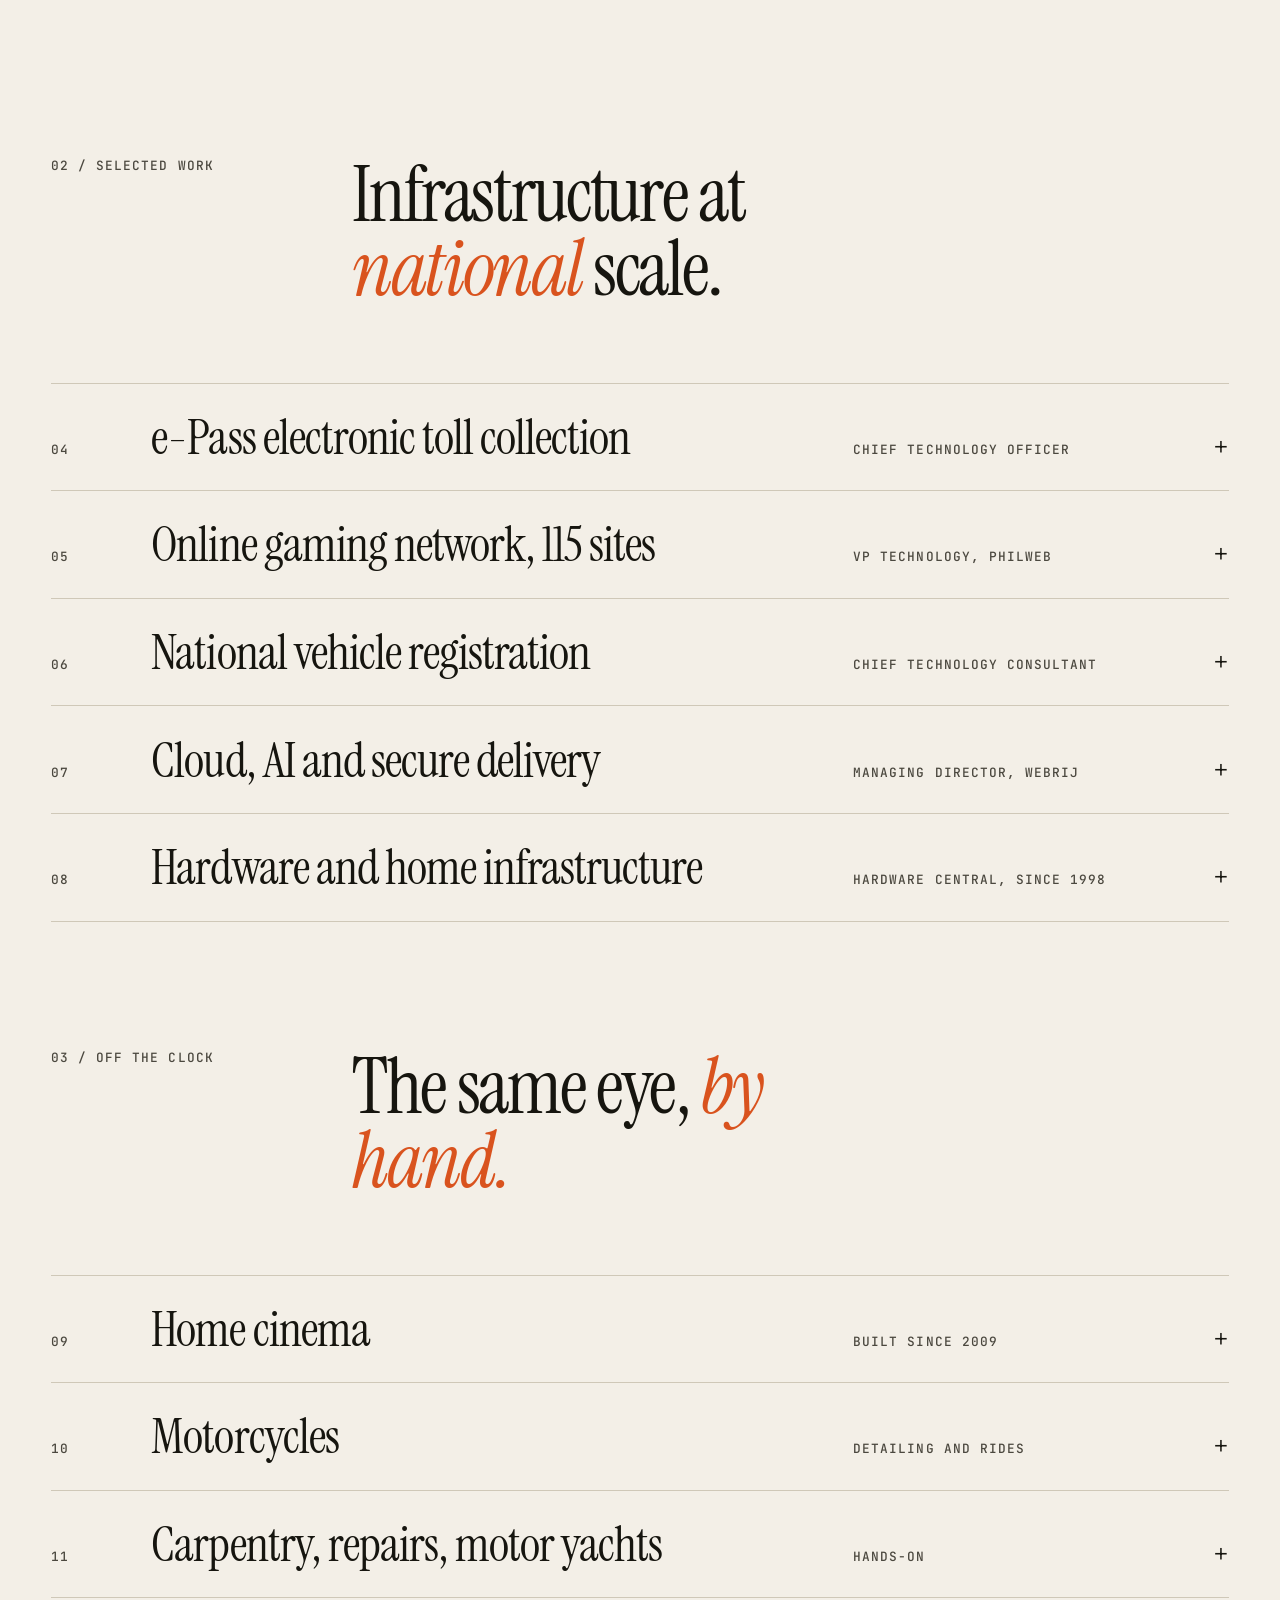
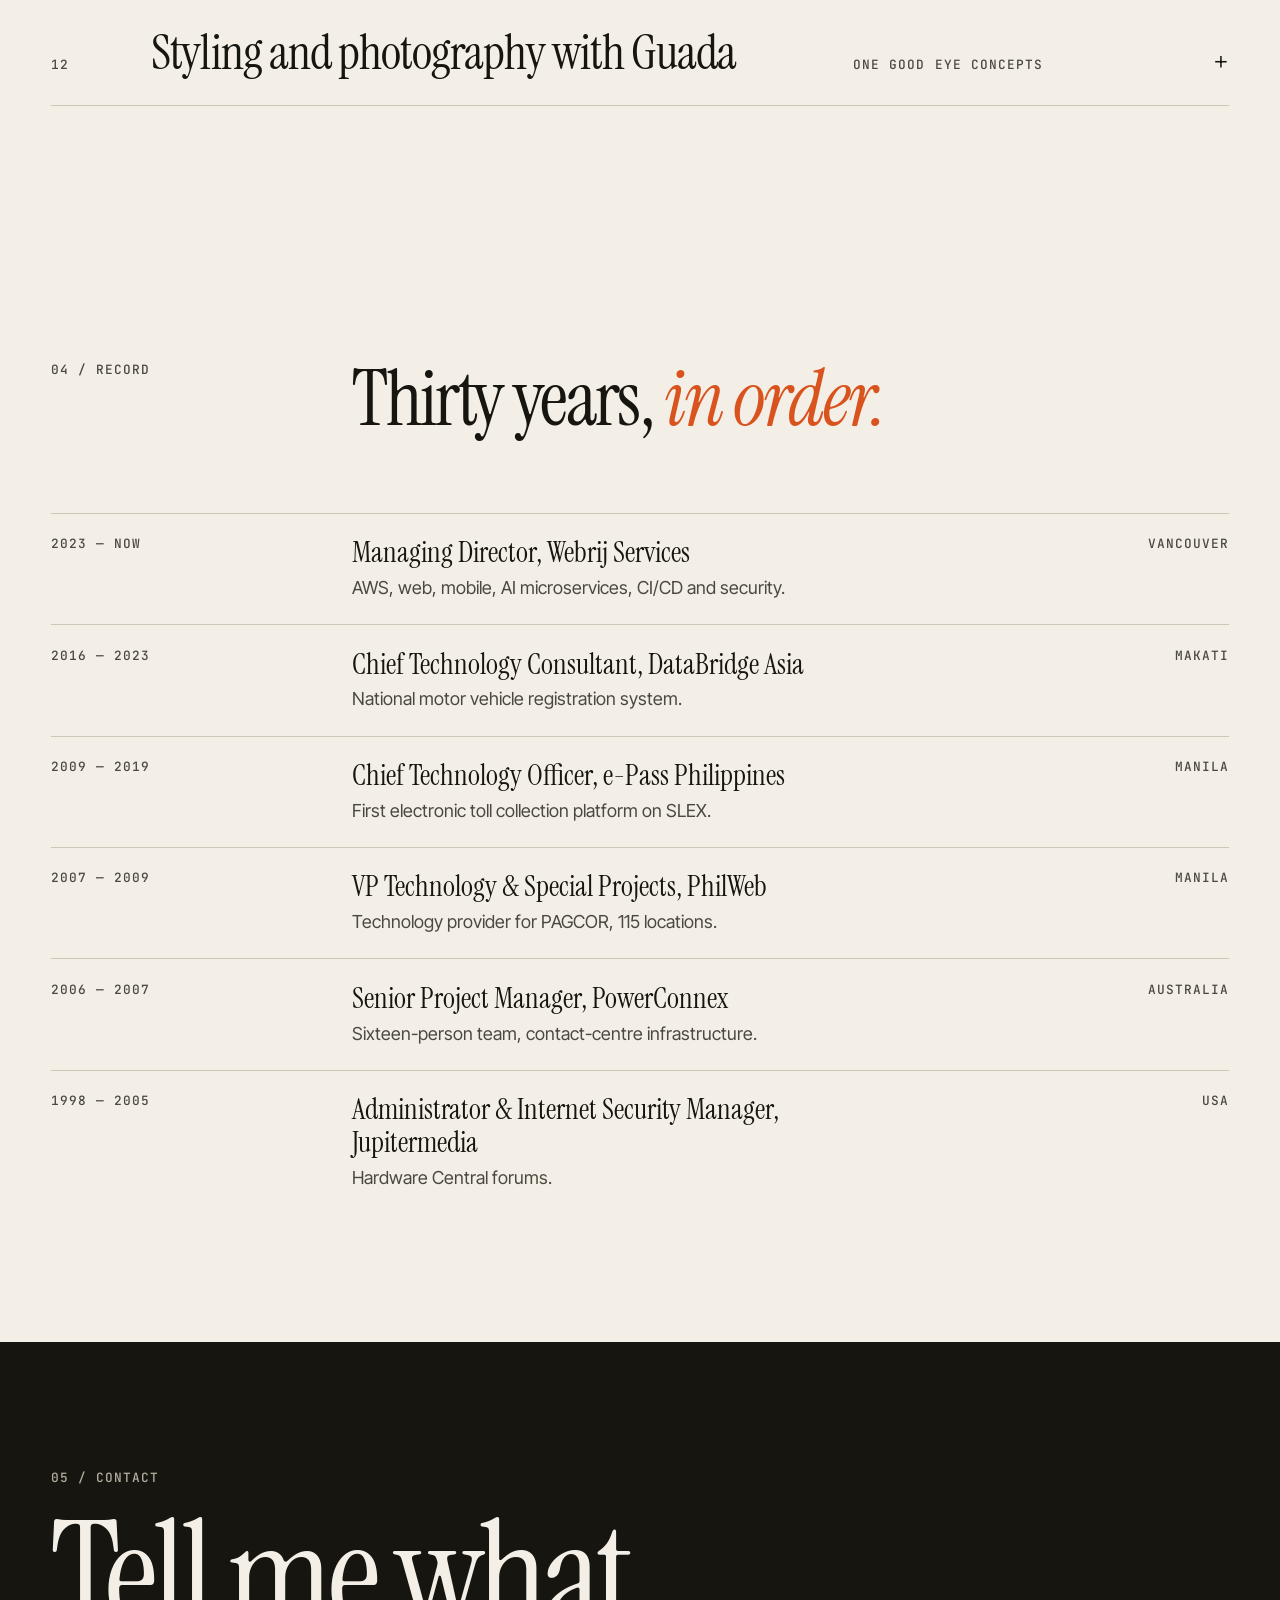
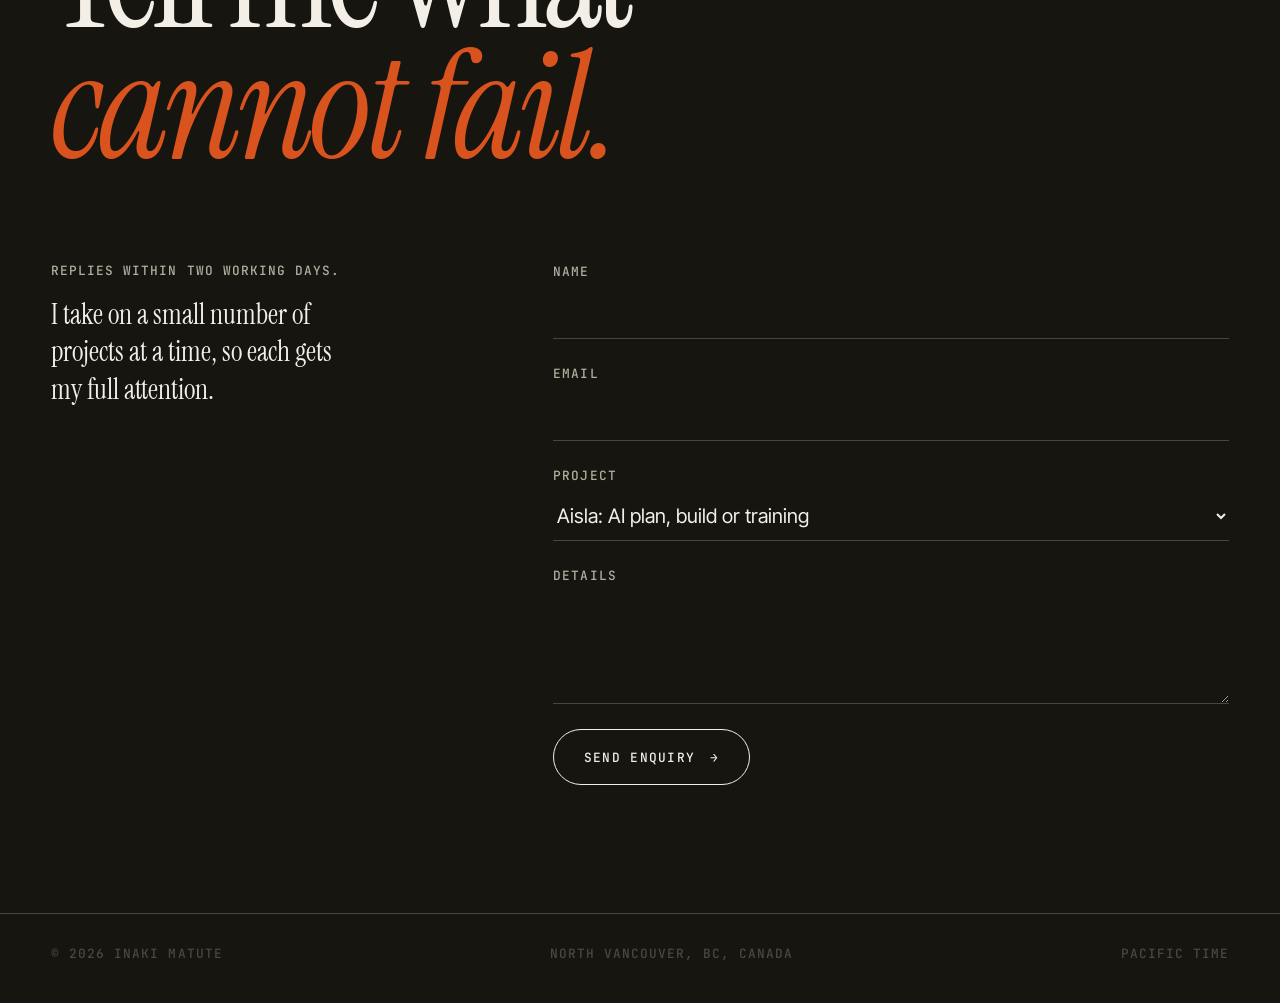
==== commit 5d4c3ab9: "Editor: update /" ====
--- a/index.html
+++ b/index.html
@@ -1,6 +1,5 @@
 <!doctype html>
-<html lang="en">
-<head>
+<html lang="en"><head>
 <meta charset="utf-8">
 <meta name="viewport" content="width=device-width, initial-scale=1">
 <title>Inaki Matute — Aisla AI and Network Architecture</title>
@@ -8,17 +7,21 @@
 <meta name="theme-color" content="#f3efe7" media="(prefers-color-scheme: light)">
 <meta name="theme-color" content="#12110d" media="(prefers-color-scheme: dark)">
 <meta name="color-scheme" content="light dark">
-<link rel="canonical" href="https://inaki-matute.netlify.app/">
+<link rel="canonical" href="https://icmdata.netlify.app/">
 <script>document.documentElement.className='js'</script>
 <meta property="og:title" content="Inaki Matute — Aisla AI and Network Architecture">
 <meta property="og:description" content="Aisla plans, builds and trains teams to use AI. Thirty years keeping national systems online.">
-<meta property="og:url" content="https://inaki-matute.netlify.app/">
-<meta name="twitter:card" content="summary">
+<meta property="og:url" content="https://icmdata.netlify.app/">
+<meta property="og:image" content="https://icmdata.netlify.app/images/og.jpg">
+<meta property="og:image:width" content="1200">
+<meta property="og:image:height" content="630">
+<meta name="twitter:card" content="summary_large_image">
+<meta name="twitter:image" content="https://icmdata.netlify.app/images/og.jpg">
 <meta property="og:type" content="website">
 <link rel="icon" href="assets/favicon.svg" type="image/svg+xml">
 <link rel="preconnect" href="https://fonts.googleapis.com">
-<link rel="preconnect" href="https://fonts.gstatic.com" crossorigin>
-<link rel="stylesheet" href="https://fonts.googleapis.com/css2?family=Inter+Tight:wght@300;400;500&family=Instrument+Serif:ital@0;1&family=JetBrains+Mono:wght@500&display=swap">
+<link rel="preconnect" href="https://fonts.gstatic.com" crossorigin="">
+<link rel="stylesheet" href="https://fonts.googleapis.com/css2?family=Inter+Tight:wght@300;400;500&amp;family=Instrument+Serif:ital@0;1&amp;family=JetBrains+Mono:wght@500&amp;display=swap">
 <link rel="stylesheet" href="assets/site.css">
 <script type="application/ld+json">{"@context":"https://schema.org","@type":"Person","name":"Inaki Matute","jobTitle":"Network Architect","address":{"@type":"PostalAddress","addressLocality":"North Vancouver","addressRegion":"BC","addressCountry":"CA"}}</script>
 </head>
@@ -45,7 +48,7 @@
         <div><span>Focus</span><b>Clinics first</b></div>
         <div><span>Intro call</span><b>Free</b></div>
       </div>
-      <a class="btn go rv" style="--d:.2s" href="https://cal.com/manolo.matute/intro-call" target="_blank" rel="noopener" data-mag>Book an intro call <span aria-hidden="true">→</span></a>
+      <a class="btn go rv" style="--d:.2s" href="https://cal.com/manolo.matute/intro-call" target="_blank" rel="noopener" data-mag="">Book an intro call <span aria-hidden="true">→</span></a>
     </div>
   </section>
 
@@ -63,7 +66,7 @@
       <p class="meta rv">01 / Aisla</p>
       <h2 class="rv">Plan it. Build it. <em>Use it.</em></h2>
     </div>
-    <ul class="index" data-index>
+    <ul class="index" data-index="">
       <li class="row"><button aria-expanded="false" aria-controls="more-1"><span class="no meta">01</span><span class="ti">aiPlan: find where AI belongs</span><span class="di meta">Free intro call</span><span class="pl" aria-hidden="true">+</span></button>
         <div class="more" id="more-1"><div><div class="inner"><p>A call and a plan: where AI fits your business, where the daily leak is, one small first win, and what comes next. Advice that leads straight into the build.</p><a class="btn ask" href="https://cal.com/manolo.matute/intro-call" target="_blank" rel="noopener" data-service="Aisla: AI plan, build or training">Book an intro call</a></div></div></div></li>
       <li class="row"><button aria-expanded="false" aria-controls="more-2"><span class="no meta">02</span><span class="ti">aiBuild: the front door that answers at 9pm</span><span class="di meta">Most popular</span><span class="pl" aria-hidden="true">+</span></button>
@@ -87,7 +90,7 @@
         <div><span>Practice</span><b>Since 1998</b></div>
         <div><span>Status</span><b>Taking select projects</b></div>
       </div>
-      <a class="btn go rv" style="--d:.2s" href="#contact" data-mag>Start a conversation <span aria-hidden="true">→</span></a>
+      <a class="btn go rv" style="--d:.2s" href="#contact" data-mag="">Start a conversation <span aria-hidden="true">→</span></a>
     </div>
   </section>
 
@@ -105,7 +108,7 @@
       <p class="meta rv">02 / Selected work</p>
       <h2 class="rv">Infrastructure at <em>national</em> scale.</h2>
     </div>
-    <ul class="index" data-index>
+    <ul class="index" data-index="">
       <li class="row"><button aria-expanded="false" aria-controls="more-4"><span class="no meta">04</span><span class="ti">e-Pass electronic toll collection</span><span class="di meta">Chief Technology Officer</span><span class="pl" aria-hidden="true">+</span></button>
         <div class="more" id="more-4"><div><div class="inner"><p>The first electronic toll platform on SLEX, built with Kapsch and Hopetech. Eighty million passes a year, running around the clock.</p><figure data-img="toll-gantry"></figure><a class="btn ask" href="#contact" data-service="Network architecture">Discuss a similar project</a></div></div></div></li>
       <li class="row"><button aria-expanded="false" aria-controls="more-5"><span class="no meta">05</span><span class="ti">Online gaming network, 115 sites</span><span class="di meta">VP Technology, PhilWeb</span><span class="pl" aria-hidden="true">+</span></button>
@@ -124,7 +127,7 @@
       <p class="meta rv">03 / Off the clock</p>
       <h2 class="rv">The same eye, <em>by hand.</em></h2>
     </div>
-    <ul class="index" data-index>
+    <ul class="index" data-index="">
       <li class="row"><button aria-expanded="false" aria-controls="more-9"><span class="no meta">09</span><span class="ti">Home cinema</span><span class="di meta">Built since 2009</span><span class="pl" aria-hidden="true">+</span></button>
         <div class="more" id="more-9"><div><div class="inner"><p>Rooms designed to look and sound like a real cinema, with Arendal Sound and Definitive Technology speakers tuned to the space.</p><figure data-img="home-cinema"></figure><a class="btn ask" href="#contact" data-service="Home cinema">Plan a room</a></div></div></div></li>
       <li class="row"><button aria-expanded="false" aria-controls="more-10"><span class="no meta">10</span><span class="ti">Motorcycles</span><span class="di meta">Detailing and rides</span><span class="pl" aria-hidden="true">+</span></button>
@@ -141,7 +144,7 @@
       <p class="meta rv">04 / Record</p>
       <h2 class="rv">Thirty years, <em>in order.</em></h2>
     </div>
-    <ol class="ledger" reversed style="list-style:none;padding:0">
+    <ol class="ledger" reversed="" style="list-style:none;padding:0">
       <li class="rv"><span class="when meta">2023 — Now</span><span class="what">Managing Director, Webrij Services<small>AWS, web, mobile, AI microservices, CI/CD and security.</small></span><span class="where meta">Vancouver</span></li>
       <li class="rv"><span class="when meta">2016 — 2023</span><span class="what">Chief Technology Consultant, DataBridge Asia<small>National motor vehicle registration system.</small></span><span class="where meta">Makati</span></li>
       <li class="rv"><span class="when meta">2009 — 2019</span><span class="what">Chief Technology Officer, e-Pass Philippines<small>First electronic toll collection platform on SLEX.</small></span><span class="where meta">Manila</span></li>
@@ -163,20 +166,21 @@
         <form class="rv" name="hire" method="POST" action="/thanks.html" data-netlify="true" netlify-honeypot="bot-field">
           <input type="hidden" name="form-name" value="hire">
           <input type="hidden" name="subject" value="Website Query - Inaki">
-          <p hidden><label>Leave empty <input name="bot-field"></label></p>
-          <div class="f"><label for="n">Name</label><input id="n" name="name" required autocomplete="name"></div>
-          <div class="f"><label for="e">Email</label><input id="e" type="email" name="email" required autocomplete="email"></div>
+          <p hidden=""><label>Leave empty <input name="bot-field"></label></p>
+          <div class="f"><label for="n">Name</label><input id="n" name="name" required="" autocomplete="name"></div>
+          <div class="f"><label for="e">Email</label><input id="e" type="email" name="email" required="" autocomplete="email"></div>
           <div class="f"><label for="service">Project</label><select id="service" name="service">
             <option>Aisla: AI plan, build or training</option><option>Network architecture</option><option>Systems integration</option><option>Cloud, AI and web</option><option>Hardware and infrastructure</option><option>Home cinema</option><option>Motorcycles</option><option>Hands-on work</option><option>Something else</option></select></div>
           <div class="f"><label for="m">Details</label><textarea id="m" name="message"></textarea></div>
-          <button class="btn" type="submit" data-mag>Send enquiry <span aria-hidden="true">→</span></button>
+          <button class="btn" type="submit" data-mag="">Send enquiry <span aria-hidden="true">→</span></button>
         </form>
       </div>
     </div>
   </section>
 </main>
 
-<footer class="meta"><span>© 2026 Inaki Matute</span><span>North Vancouver, BC</span><span>Pacific Time</span></footer>
-<script src="assets/site.js" defer></script>
-</body>
-</html>
+<footer class="meta"><span>© 2026 Inaki Matute</span><span>North Vancouver, BC, Canada</span><span>Pacific Time</span></footer>
+<script src="assets/site.js" defer=""></script>
+
+
+</body></html>
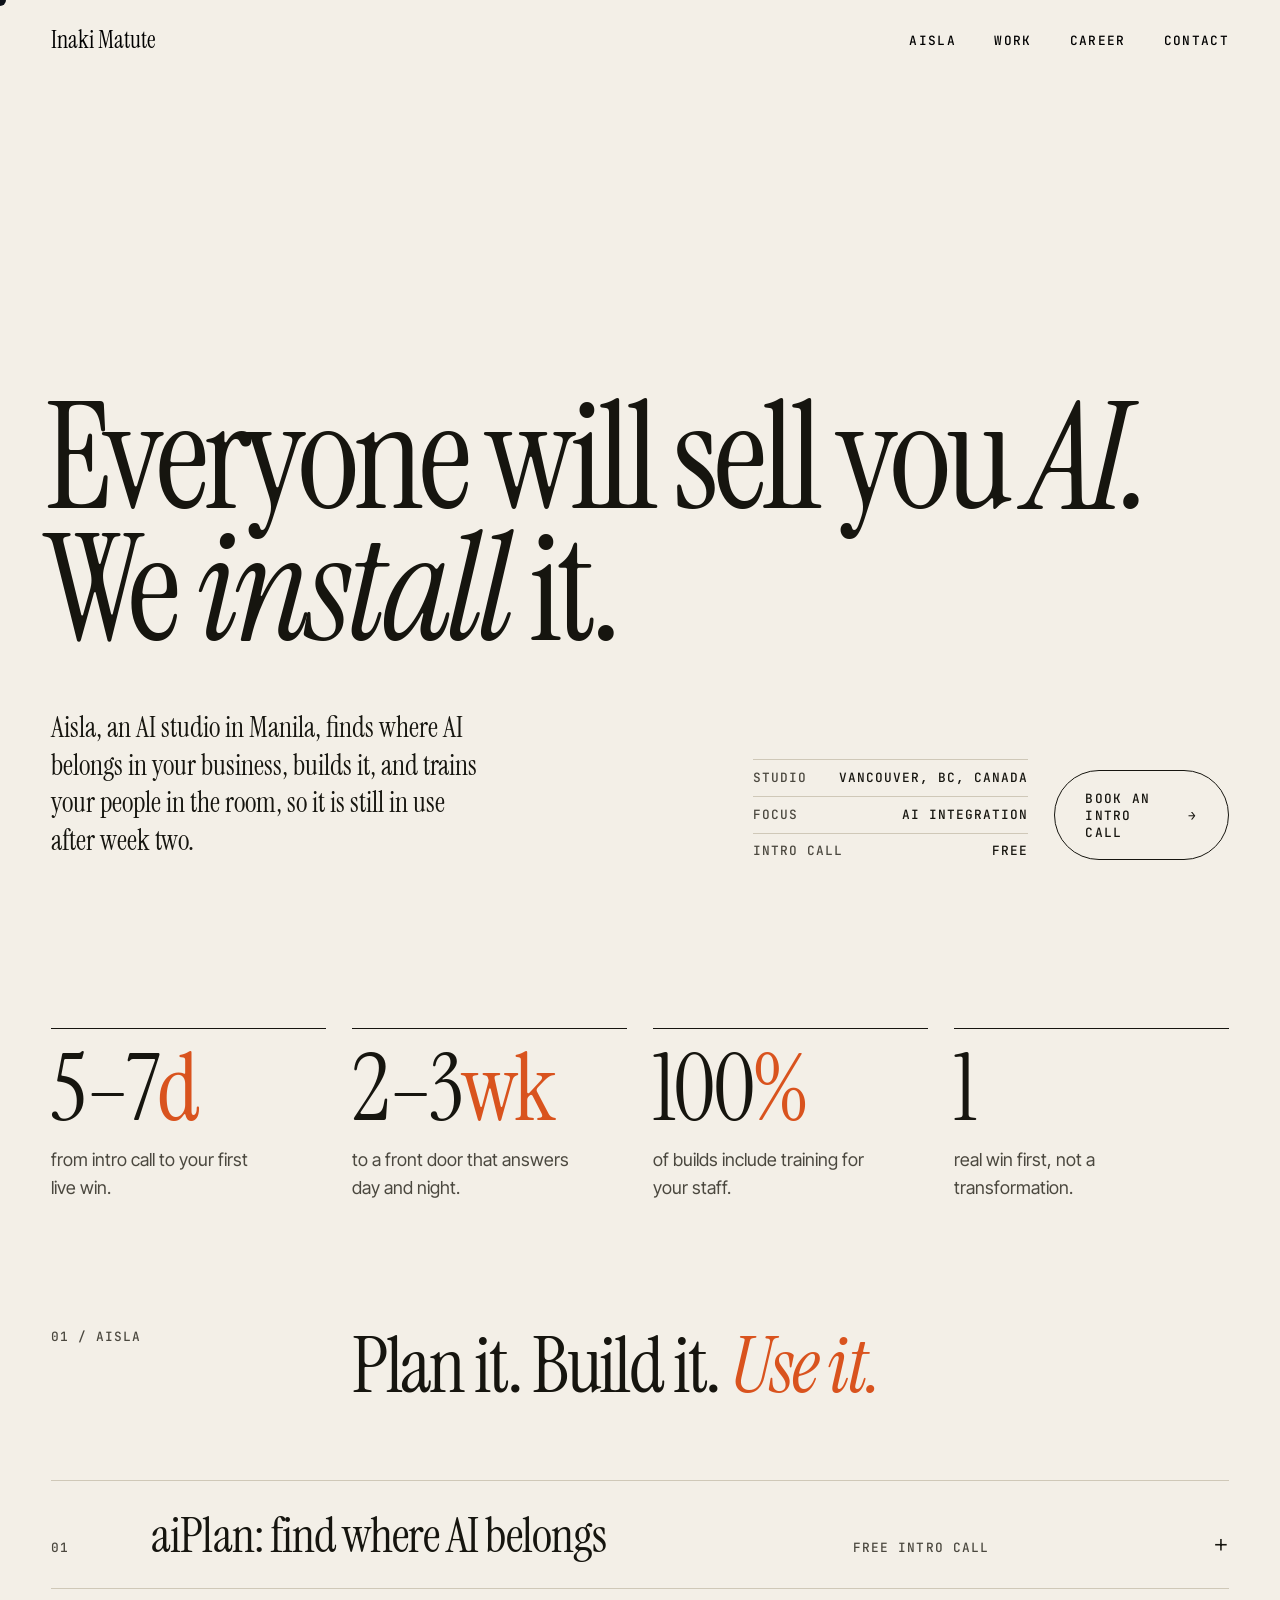
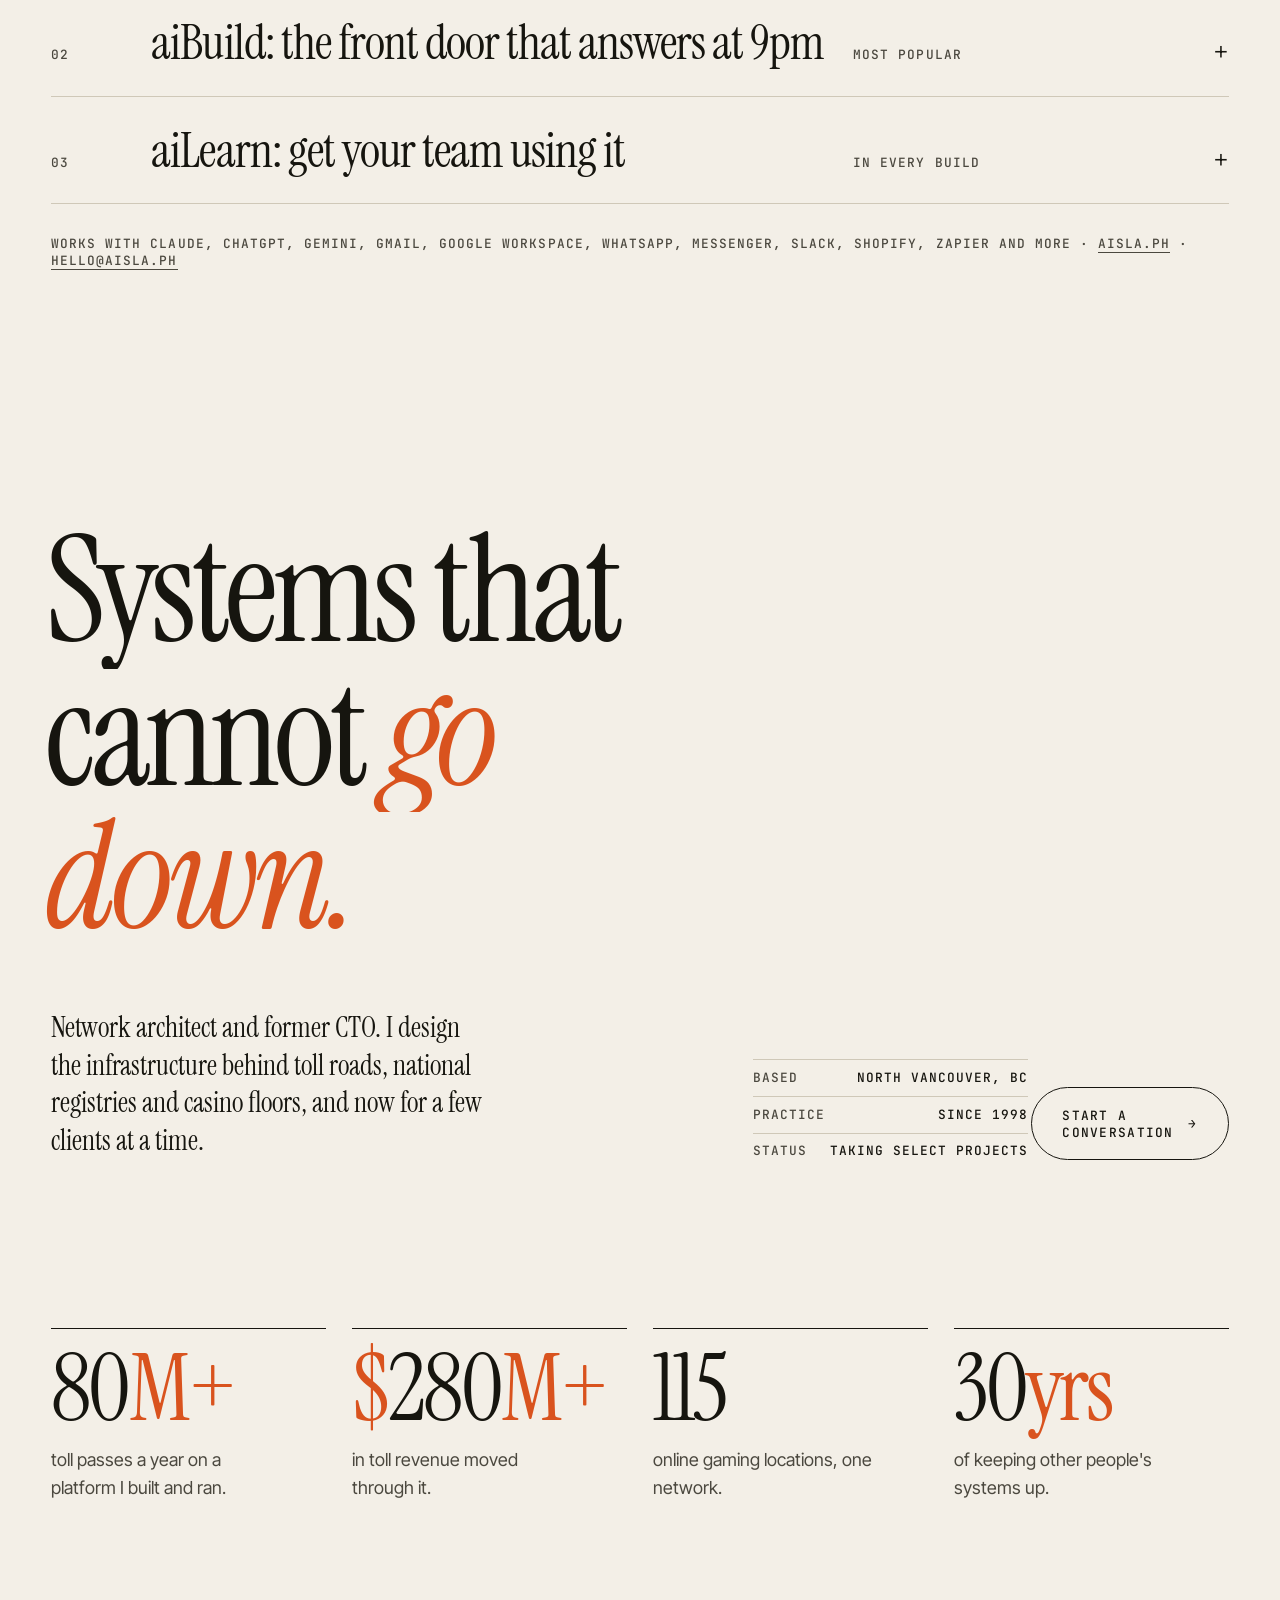
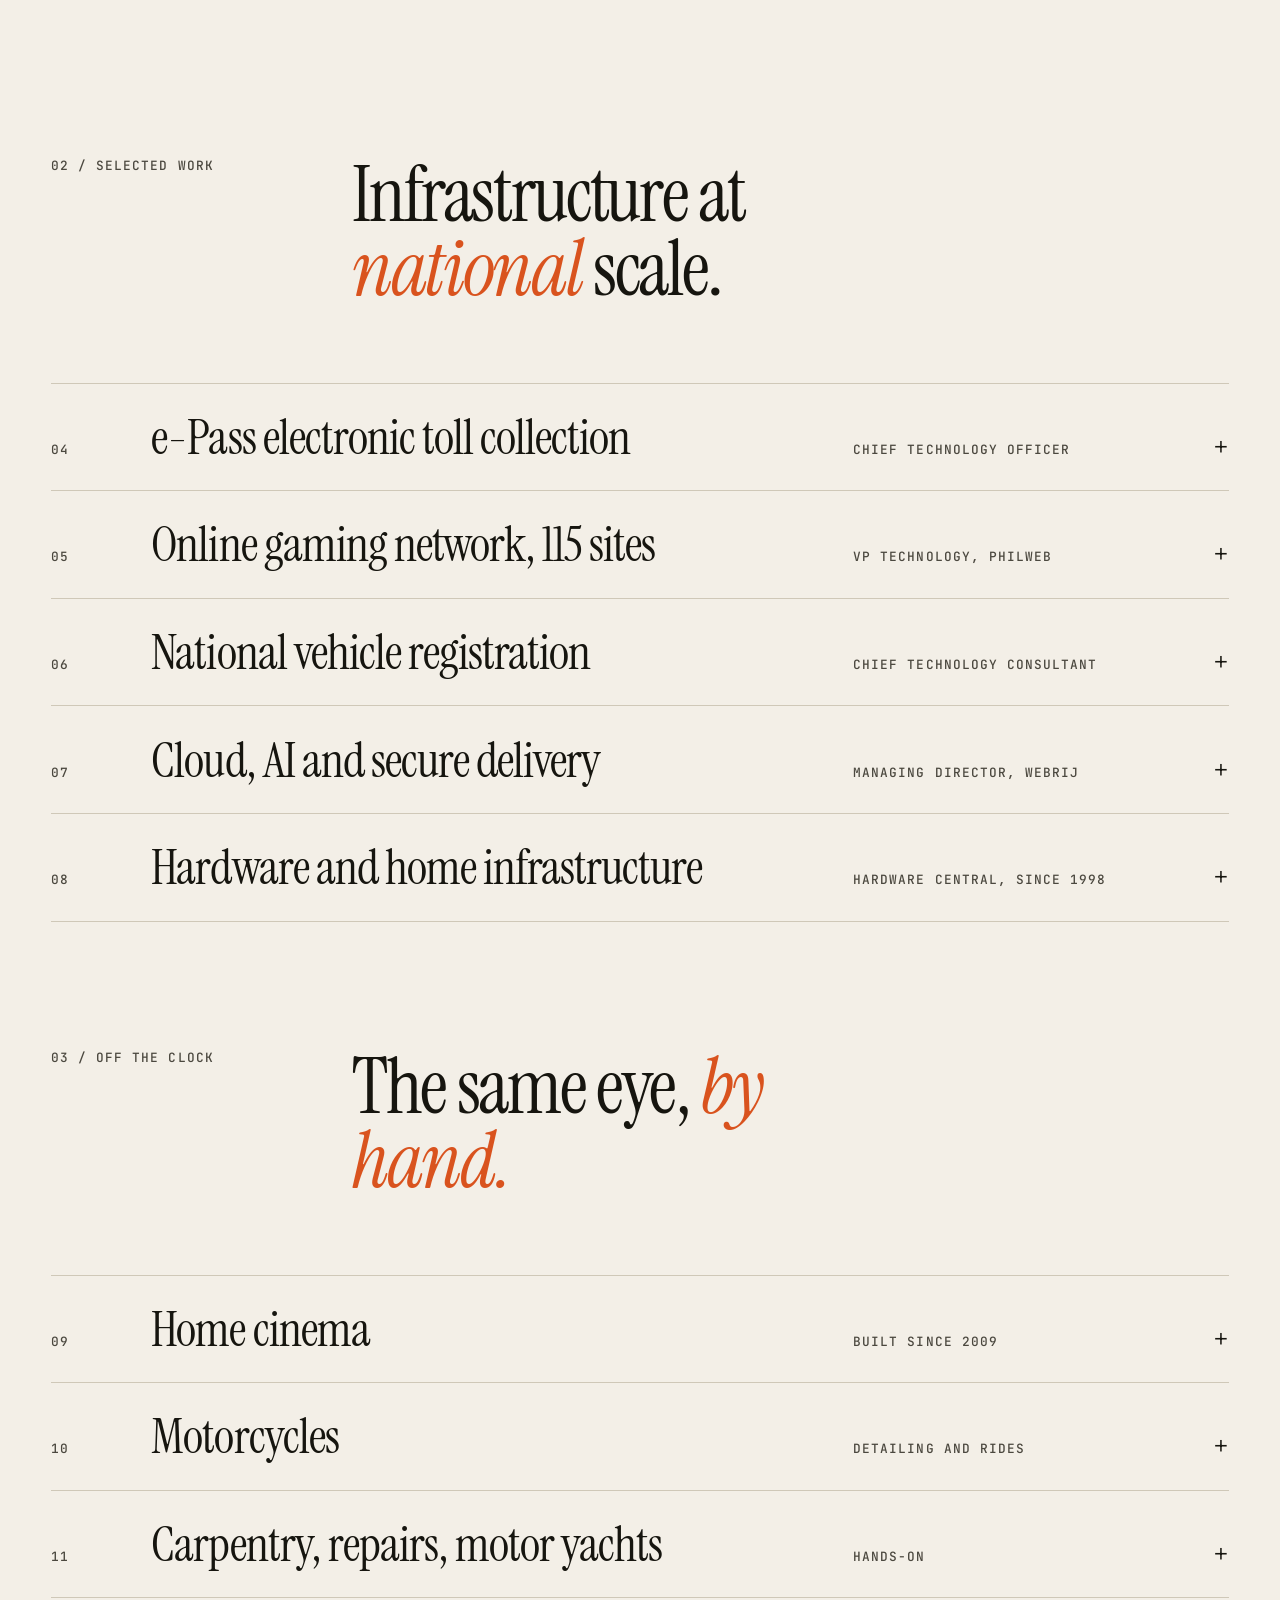
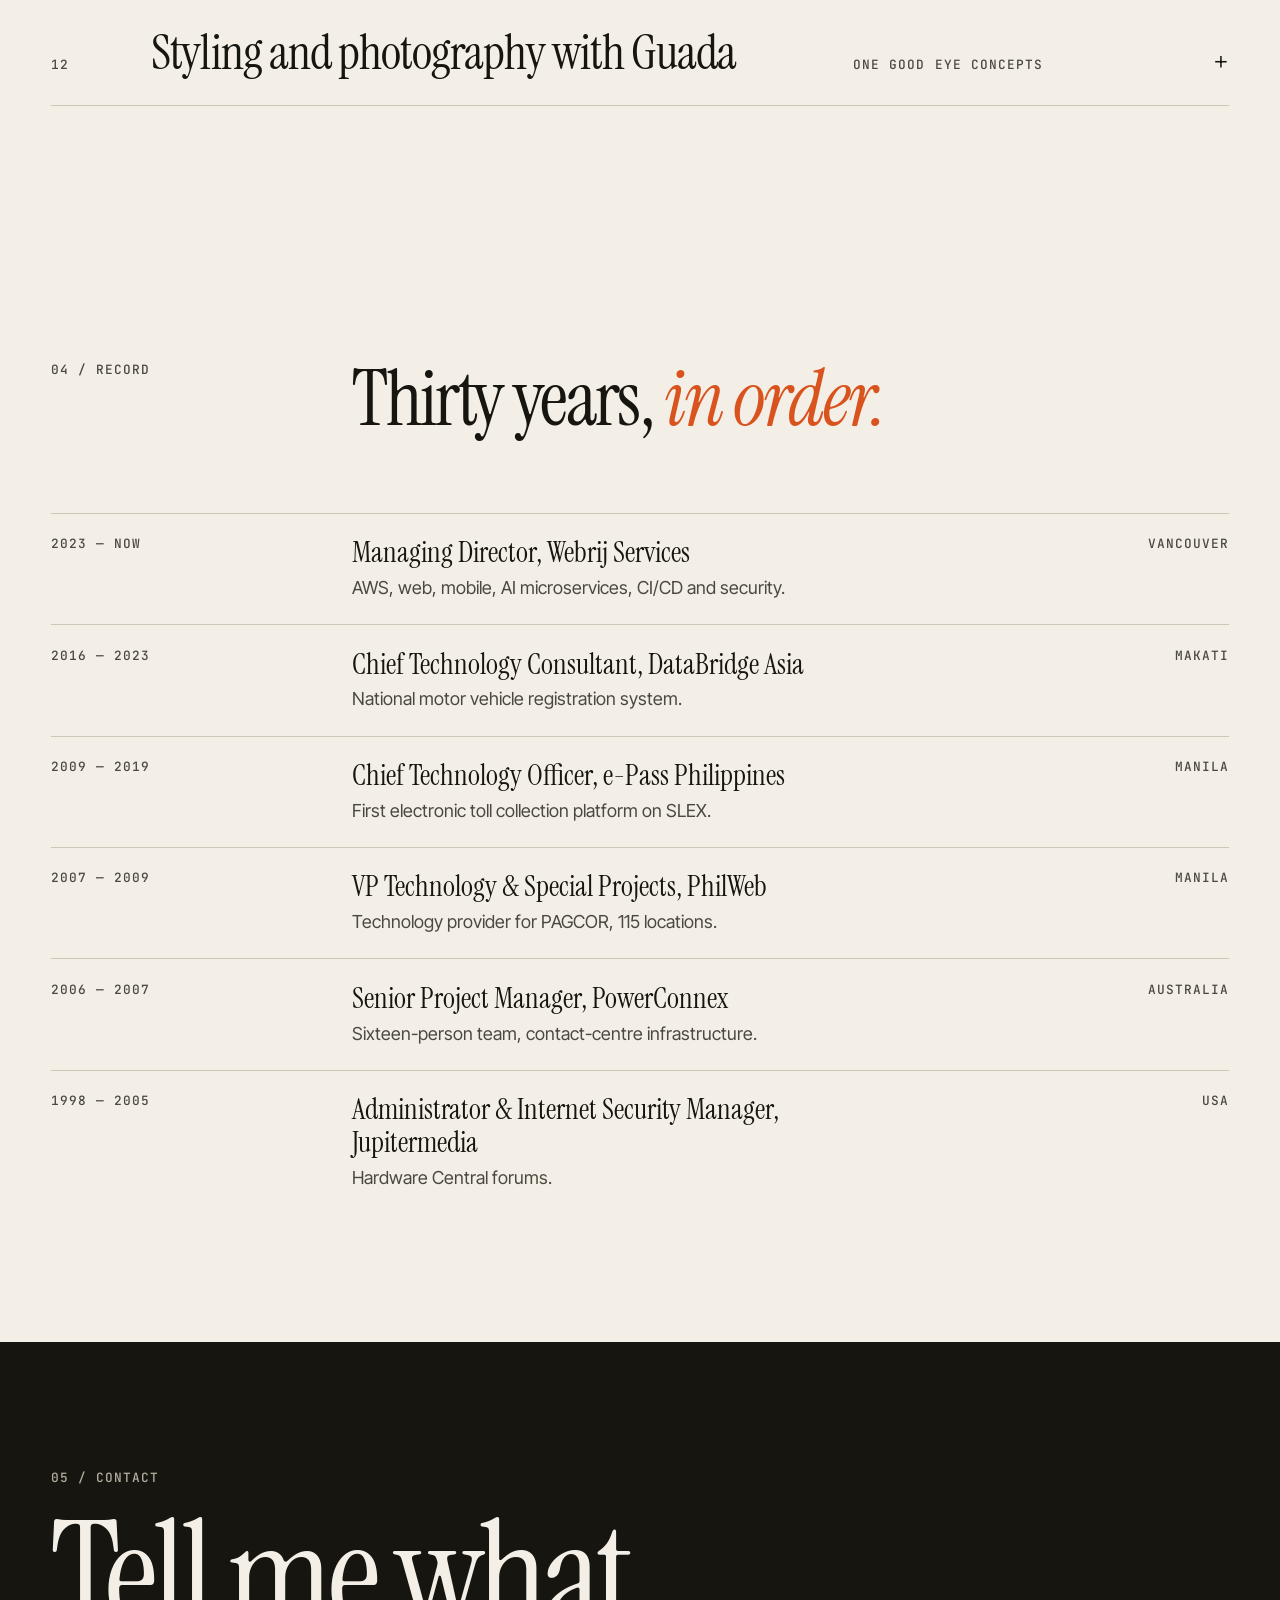
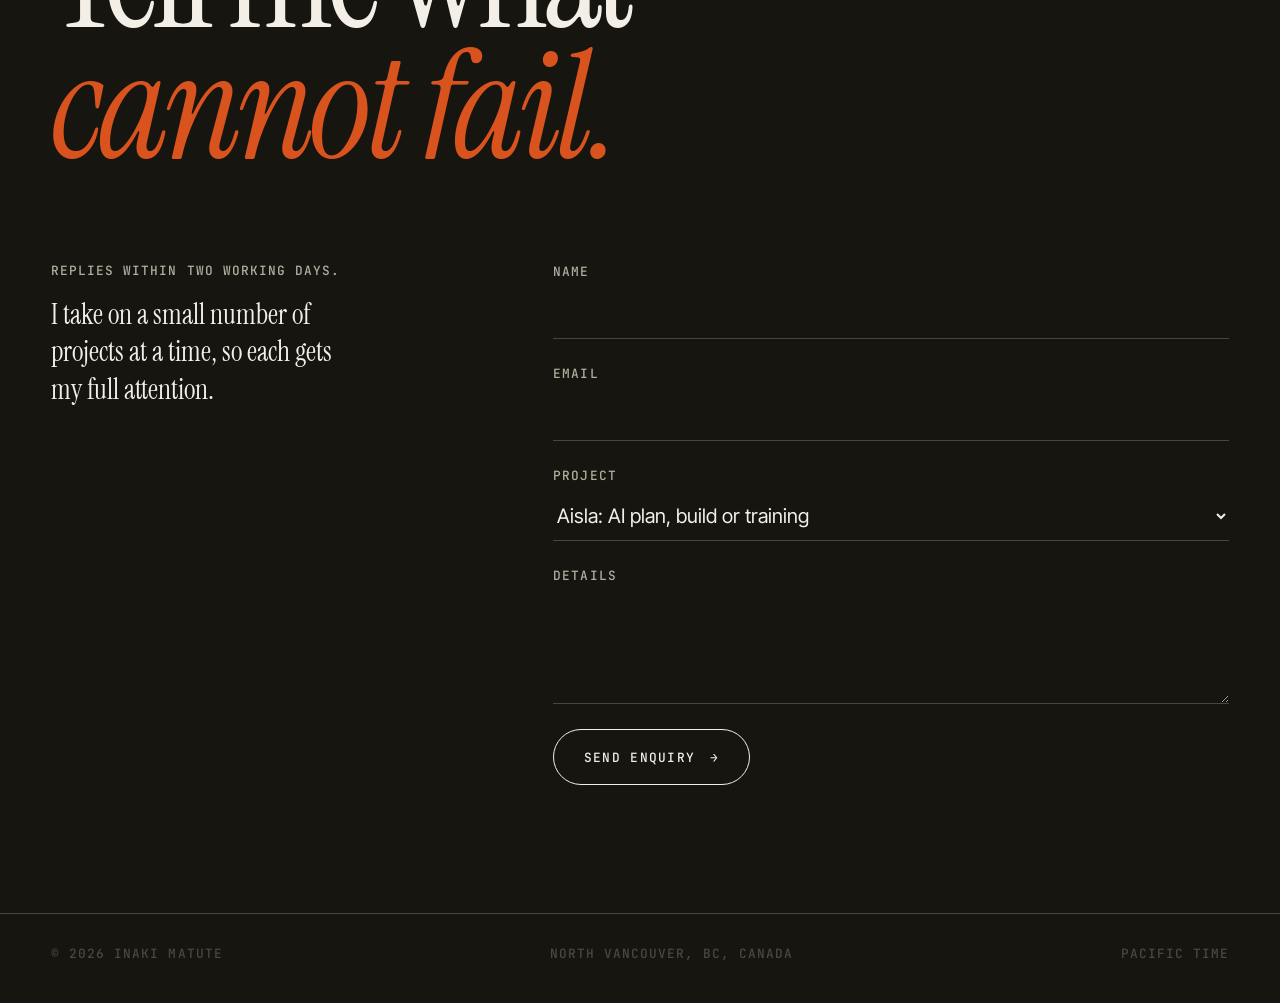
==== commit 4e0af940: "Editor: update /" ====
--- a/index.html
+++ b/index.html
@@ -44,8 +44,8 @@
     <div class="hero-foot grid12">
       <p class="lead rv">Aisla, an AI studio in Manila, finds where AI belongs in your business, builds it, and trains your people in the room, so it is still in use after week two.</p>
       <div class="facts meta rv" style="--d:.1s">
-        <div><span>Studio</span><b>Aisla, Manila</b></div>
-        <div><span>Focus</span><b>Clinics first</b></div>
+        <div><span>Studio</span><b>Vancouver, BC, Canada</b></div>
+        <div><span>Focus</span><b>AI Integration</b></div>
         <div><span>Intro call</span><b>Free</b></div>
       </div>
       <a class="btn go rv" style="--d:.2s" href="https://cal.com/manolo.matute/intro-call" target="_blank" rel="noopener" data-mag="">Book an intro call <span aria-hidden="true">→</span></a>
@@ -183,4 +183,5 @@
 <script src="assets/site.js" defer=""></script>
 
 
+
 </body></html>
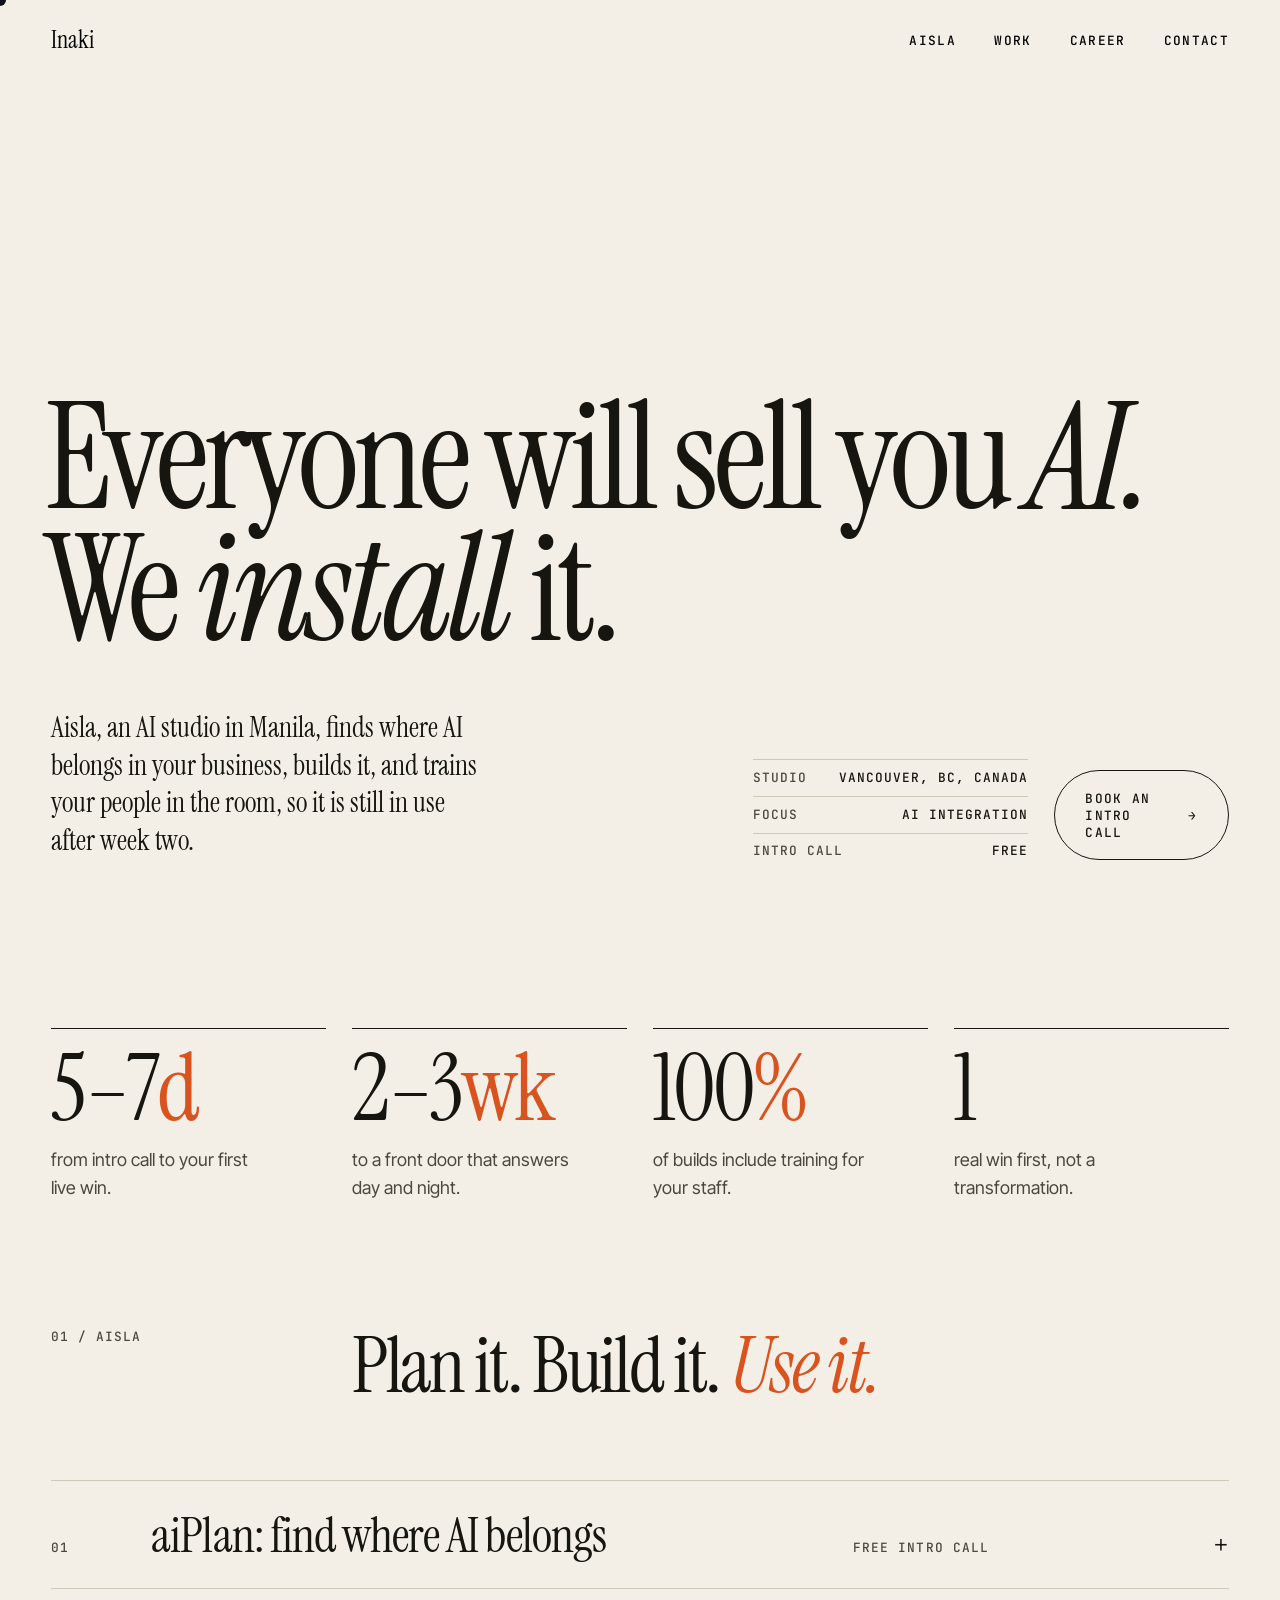
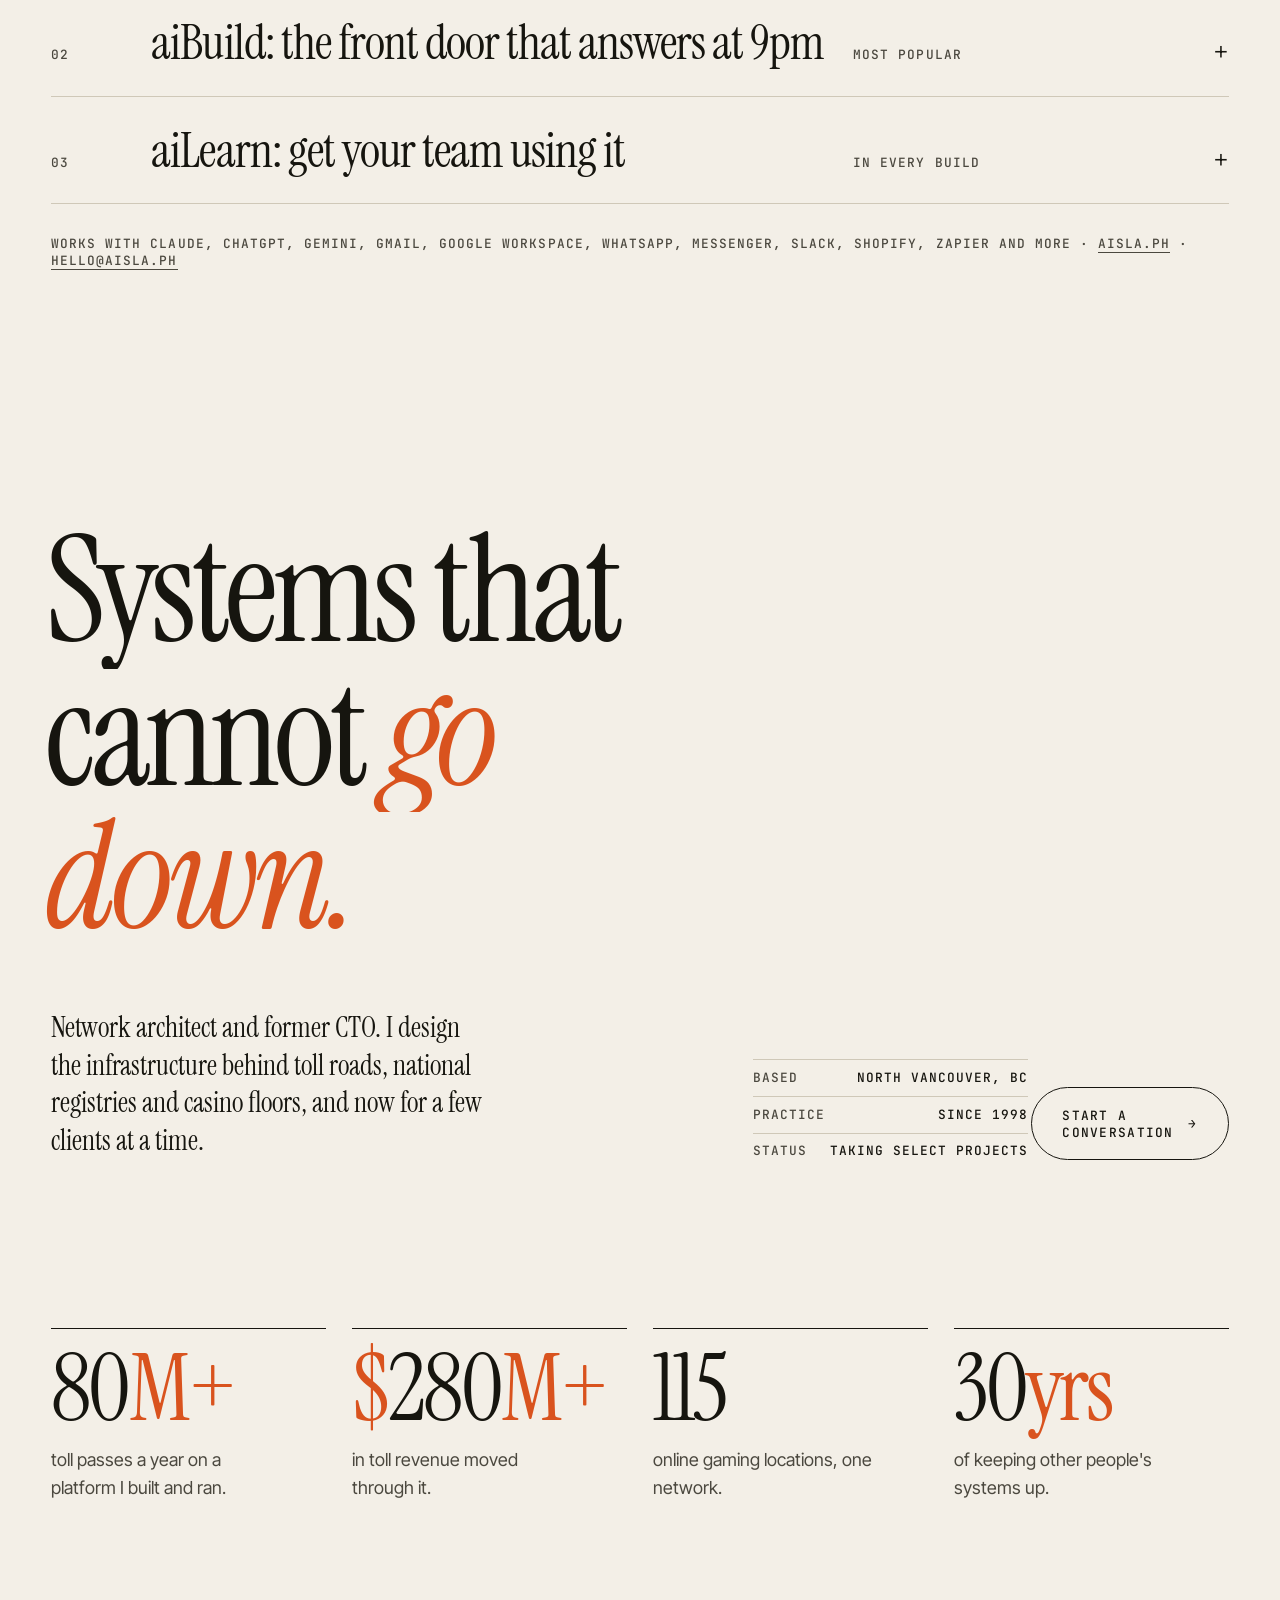
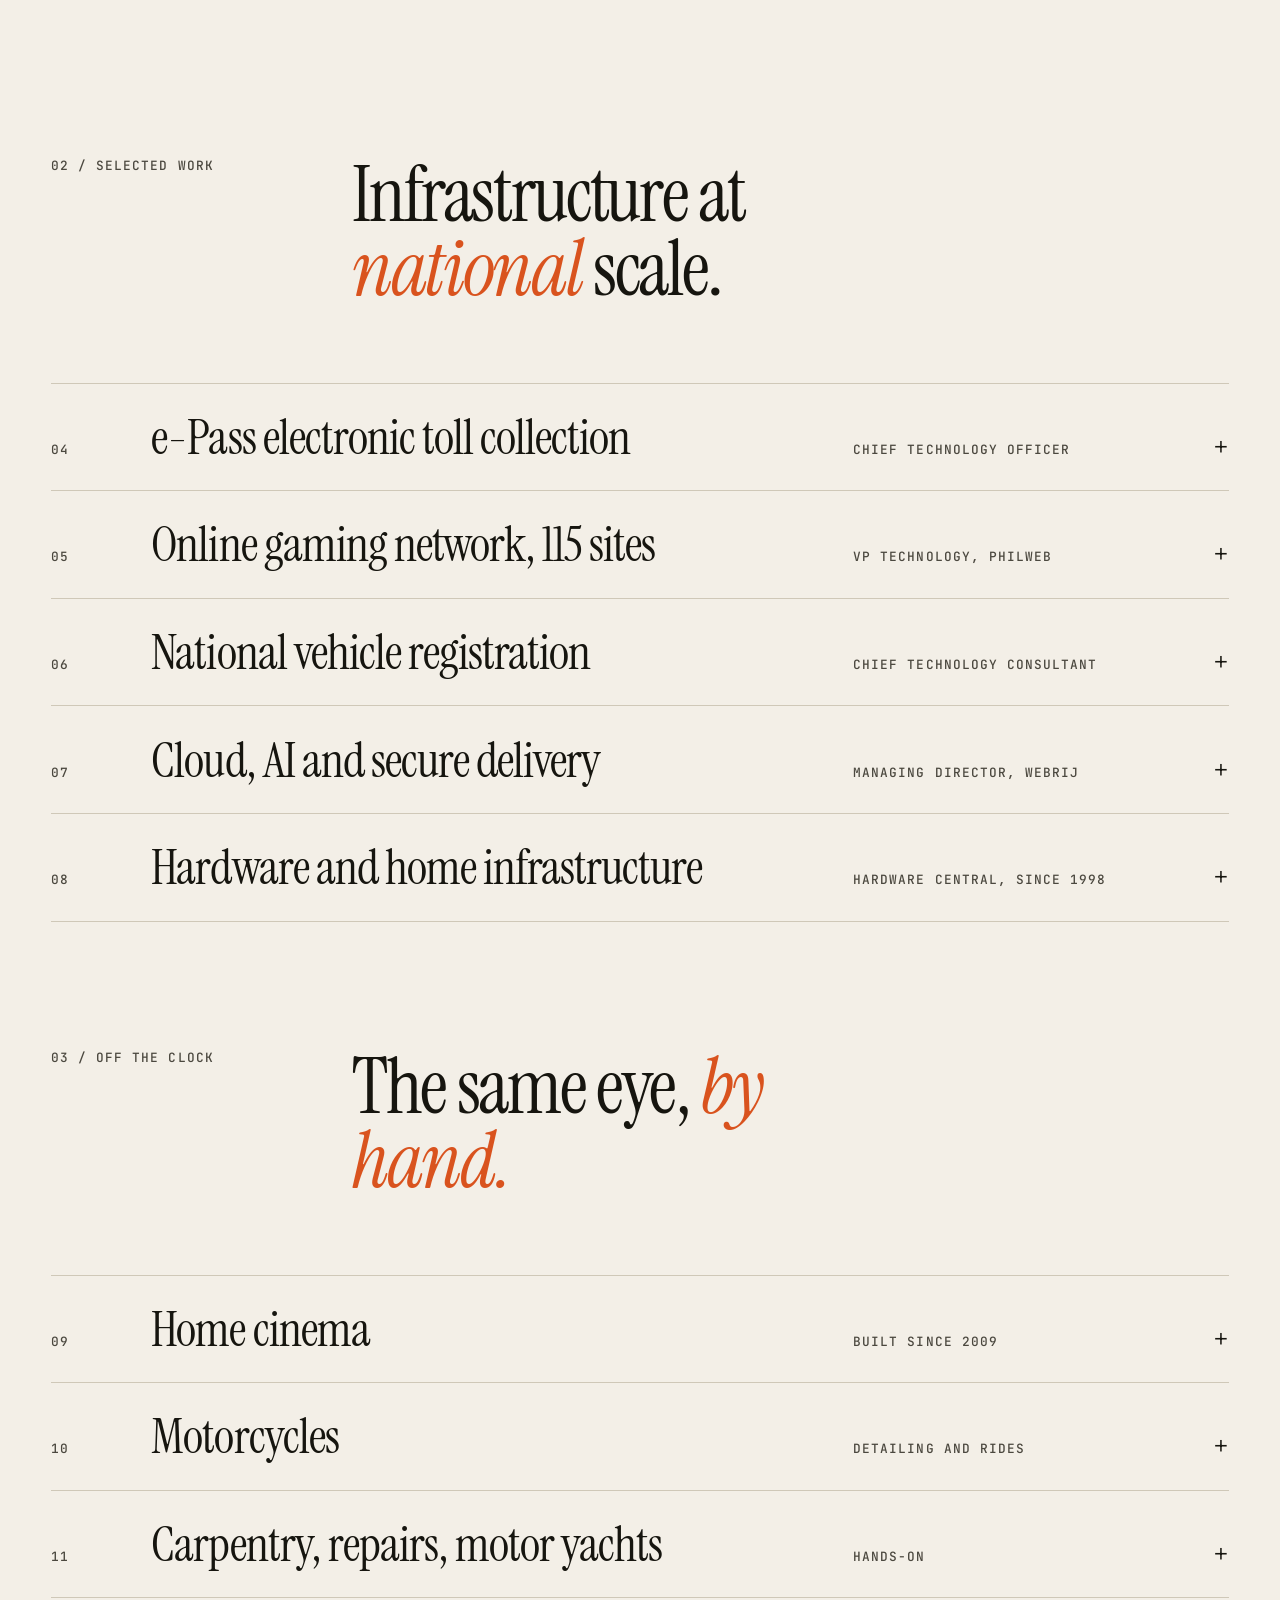
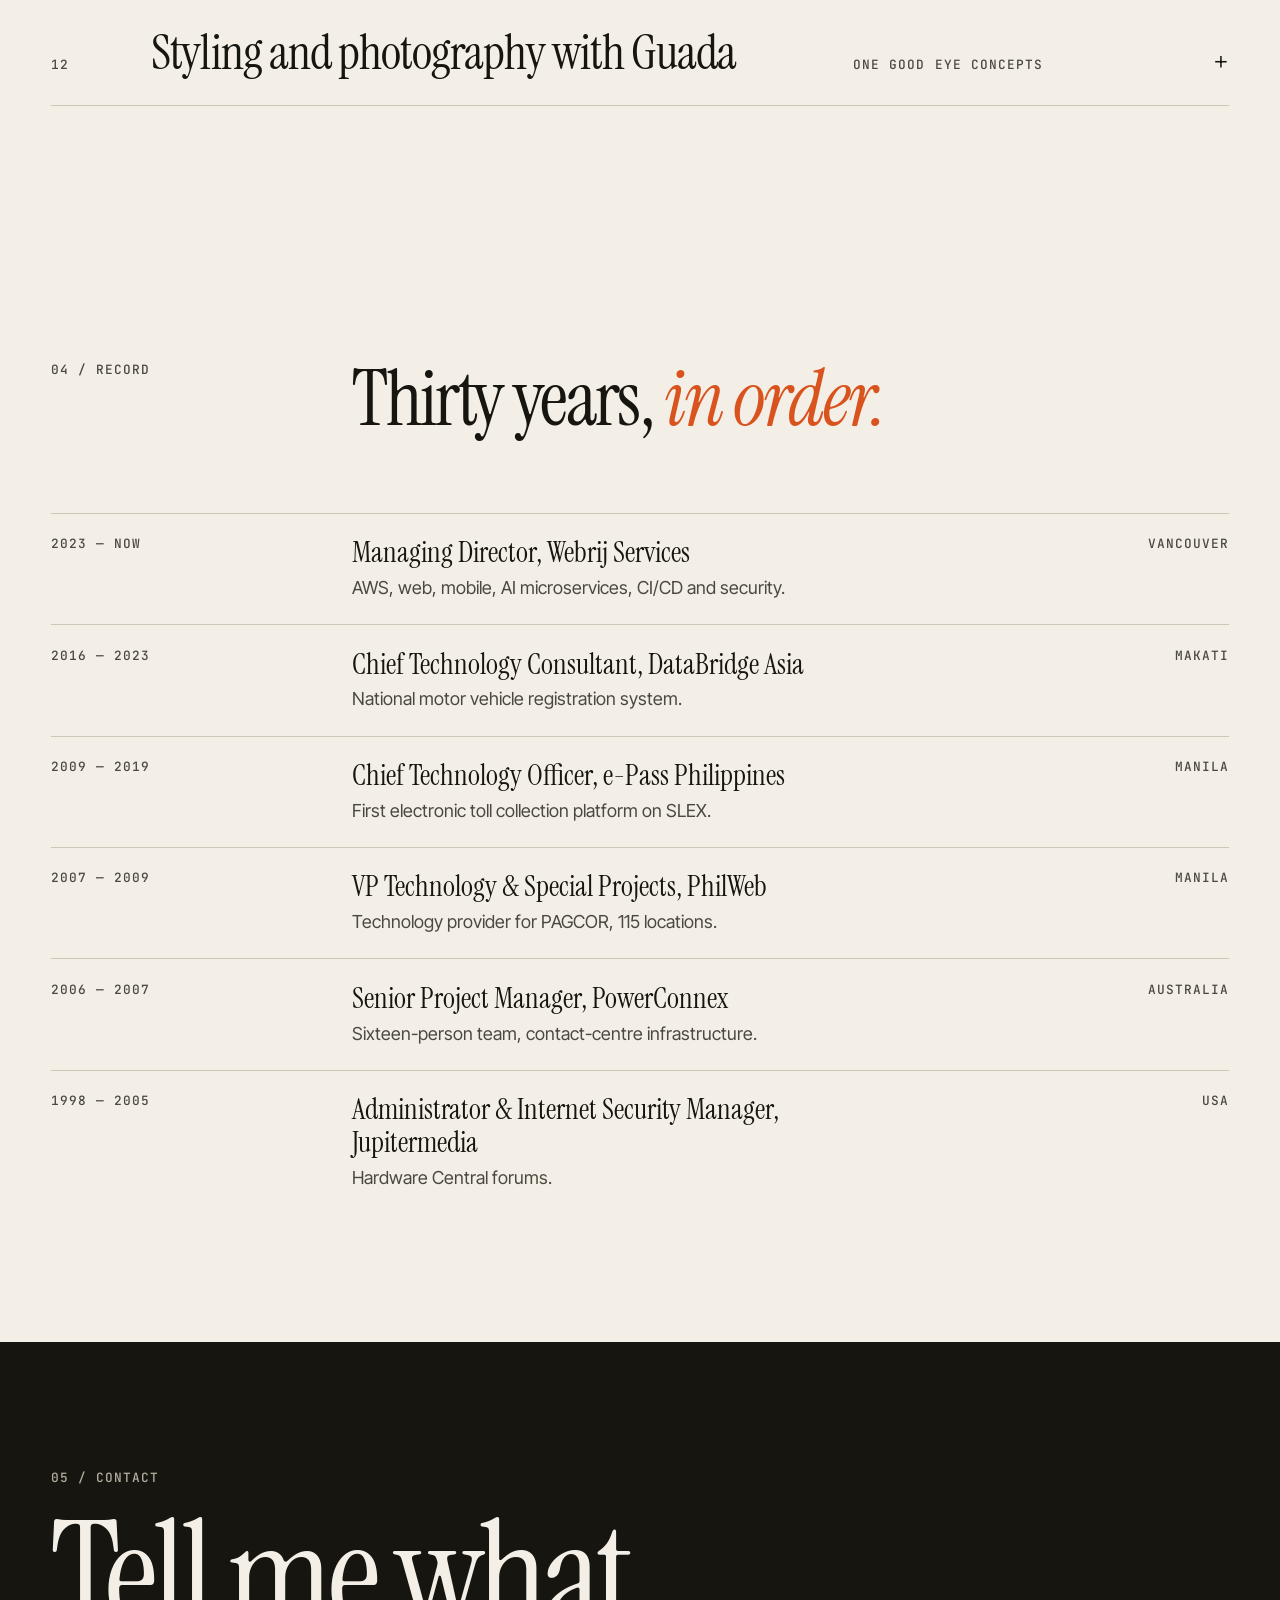
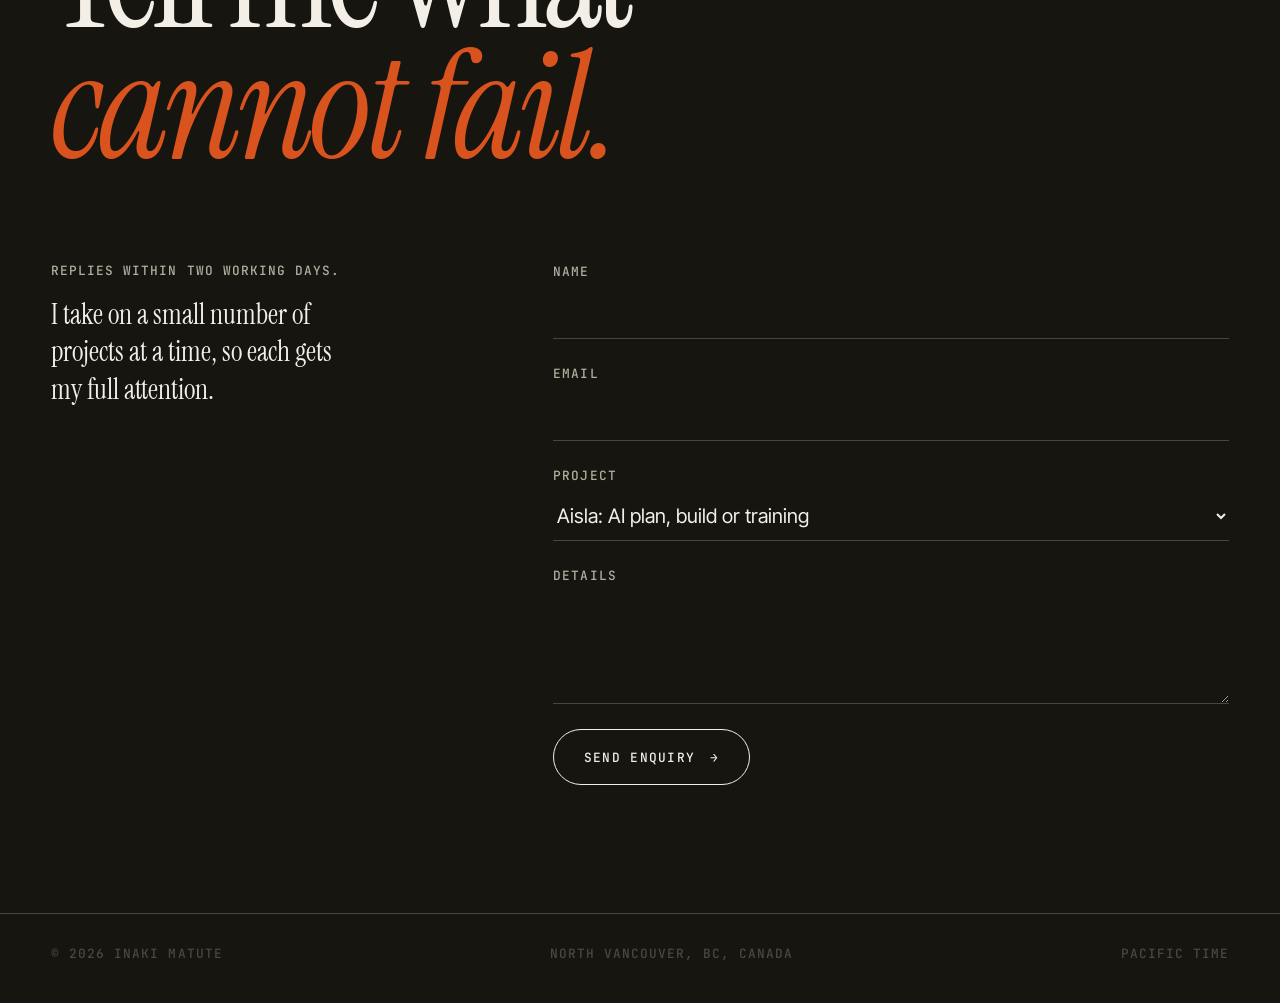
==== commit 1b1f4279: "Editor: update /" ====
--- a/index.html
+++ b/index.html
@@ -30,7 +30,7 @@
 <div class="cur" aria-hidden="true"></div>
 
 <header class="bar">
-  <a class="mark" href="#top" aria-label="Inaki Matute, top">Inaki Matute</a>
+  <a class="mark" href="#top" aria-label="Inaki Matute, top">Inaki</a>
   <nav aria-label="Primary"><a href="#aisla">Aisla</a><a href="#work">Work</a><a href="#career">Career</a><a href="#contact">Contact</a></nav>
 </header>
 
@@ -184,4 +184,5 @@
 
 
 
+
 </body></html>
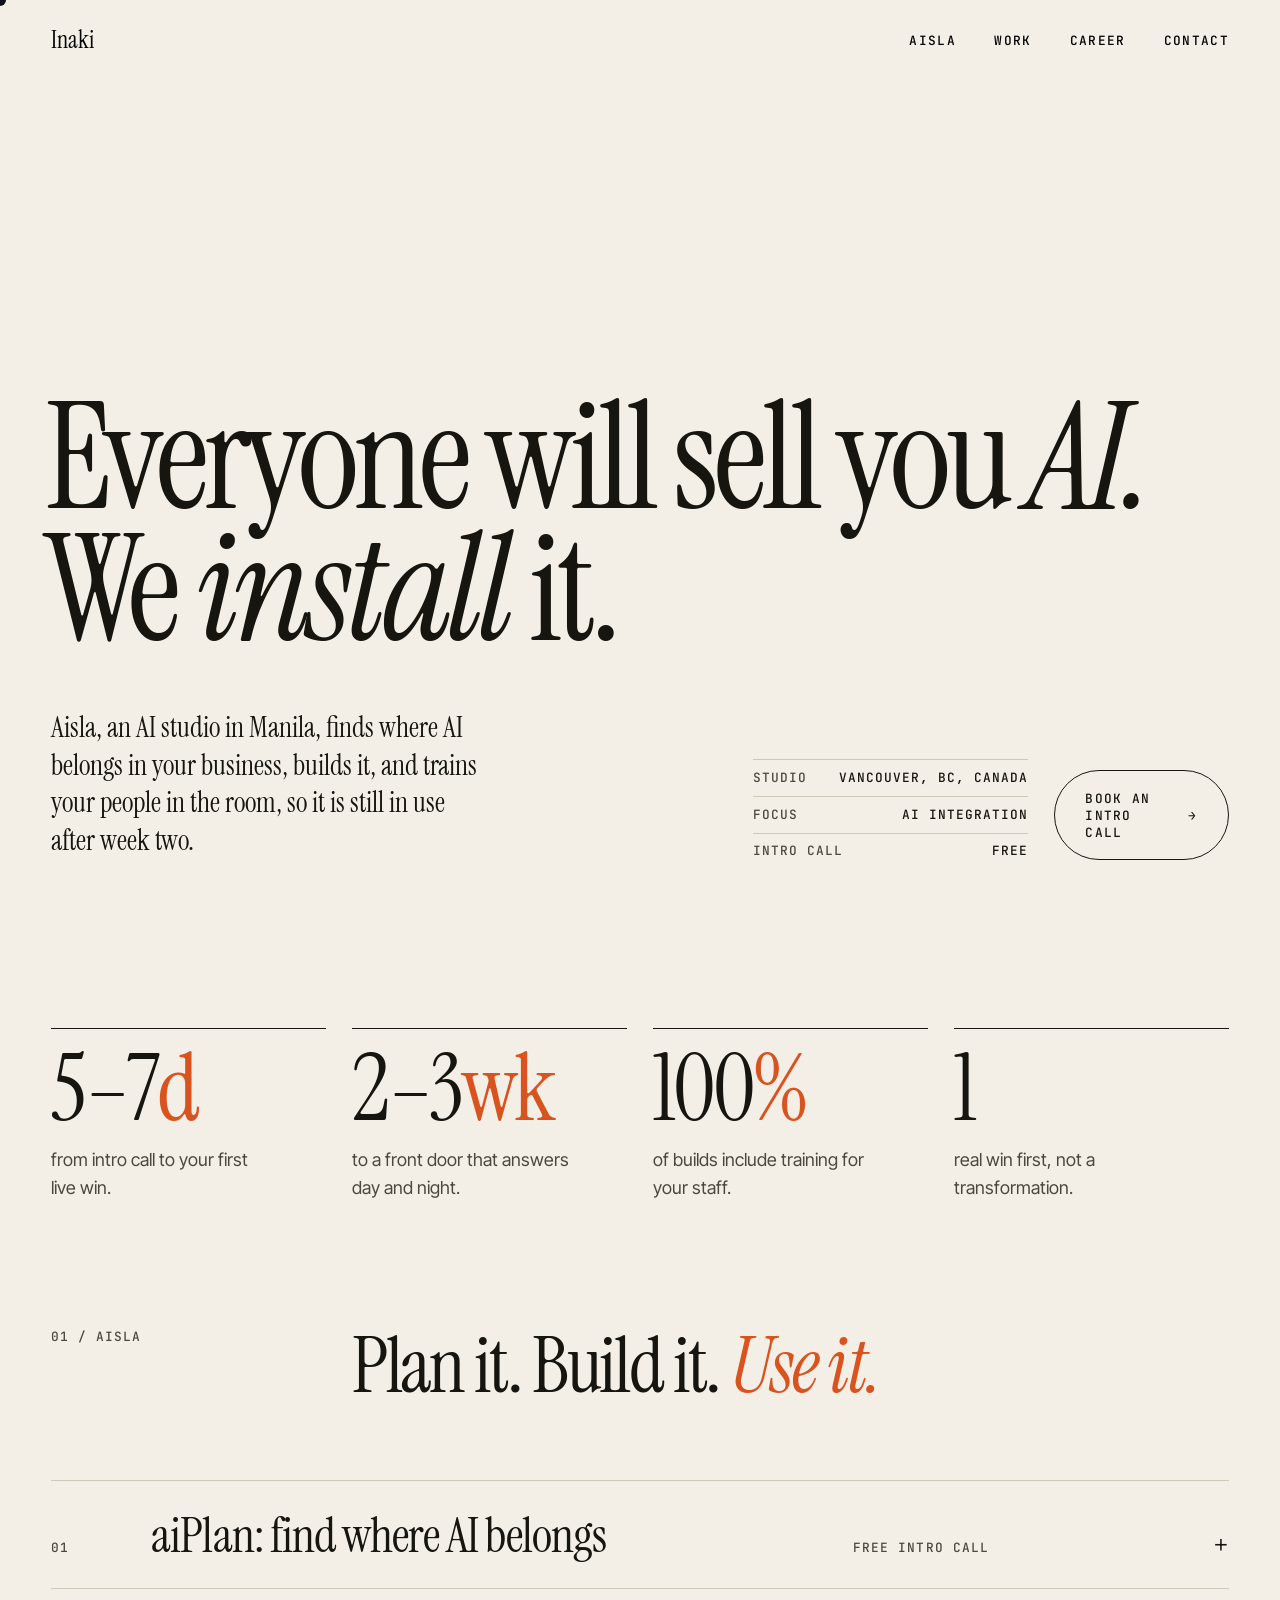
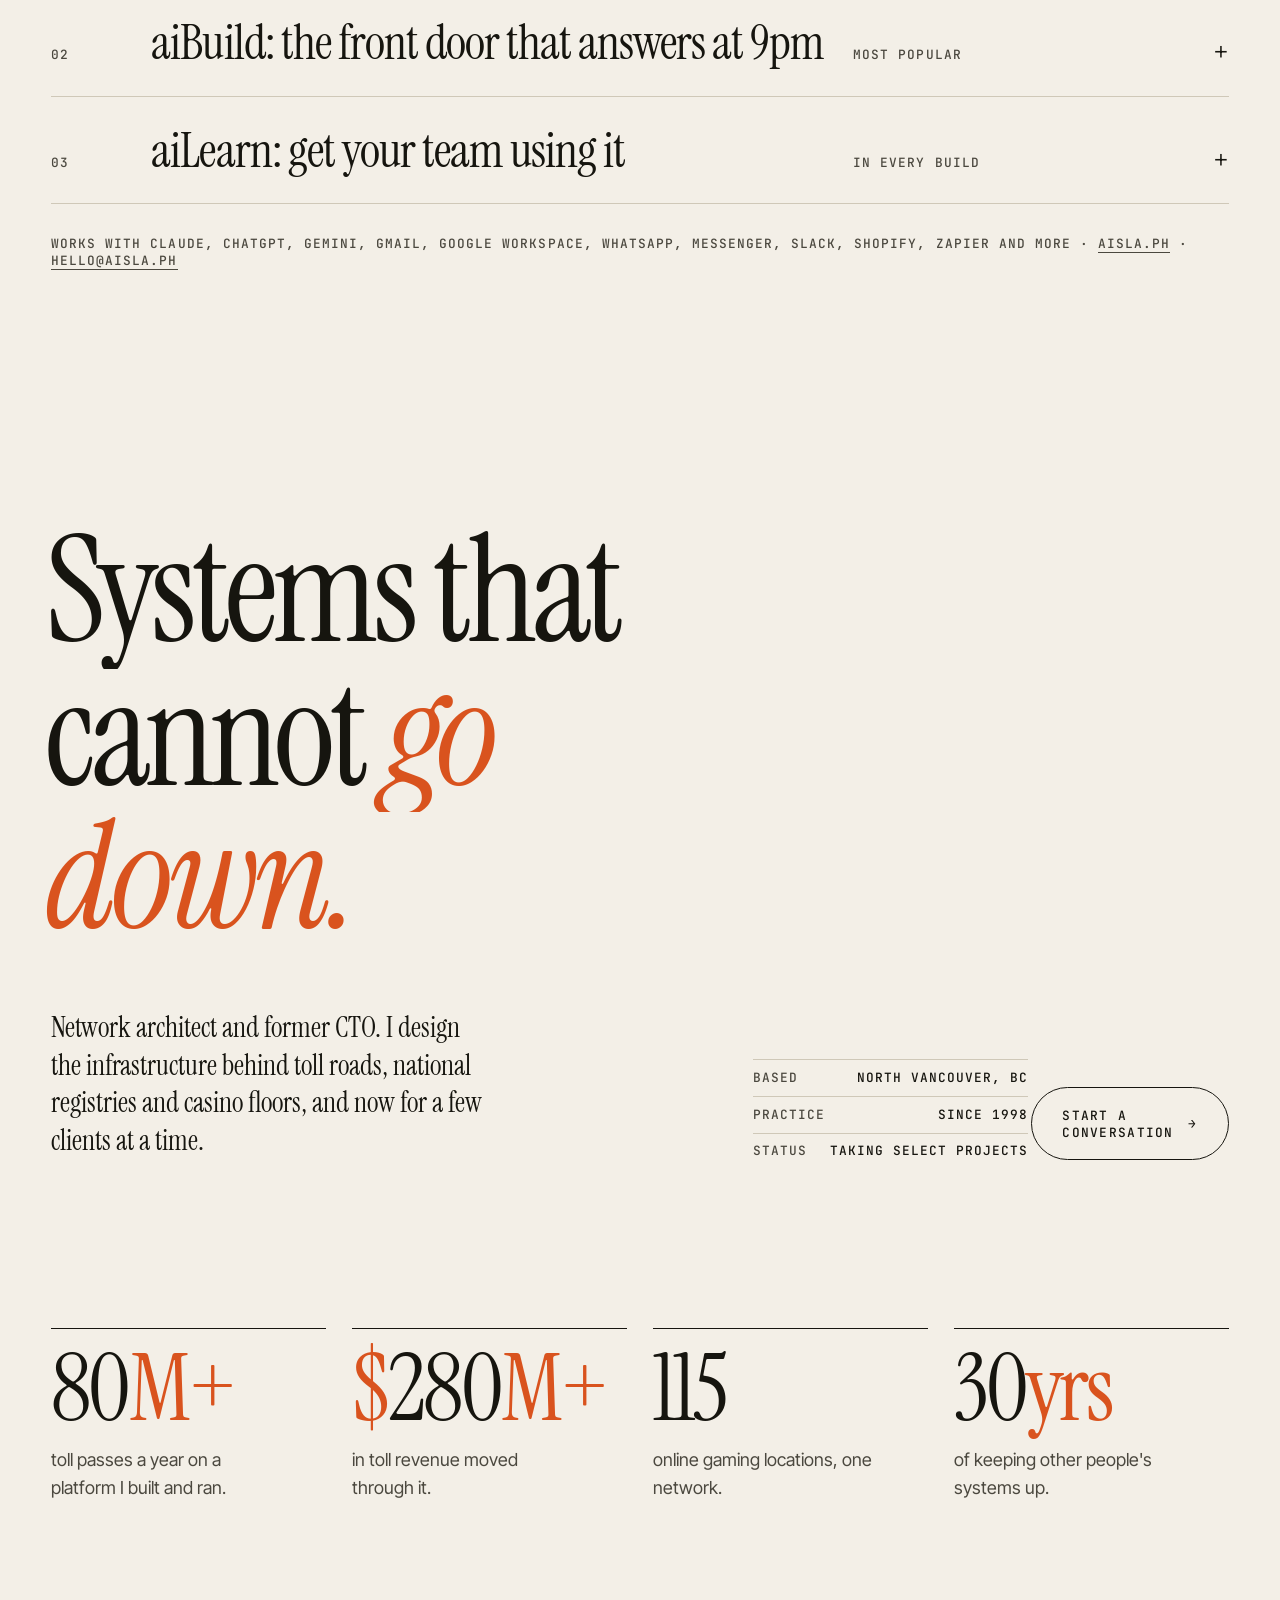
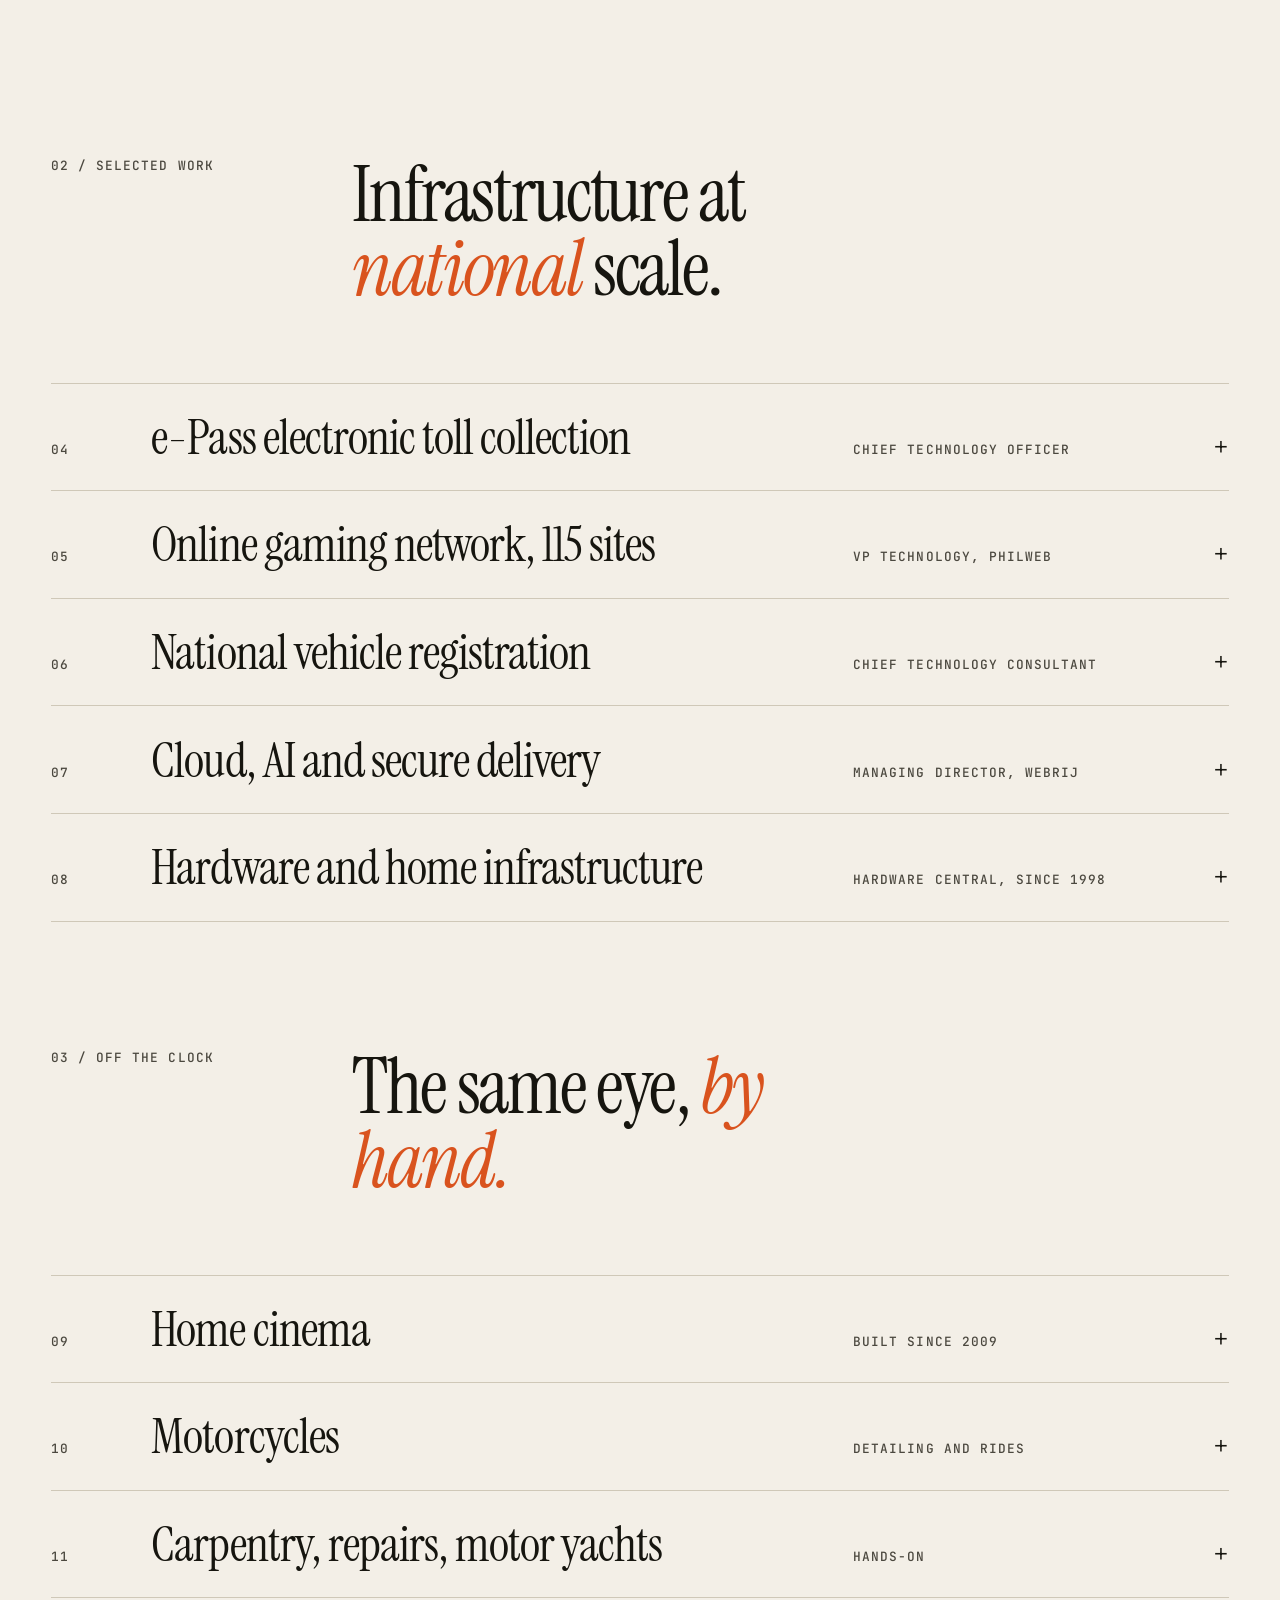
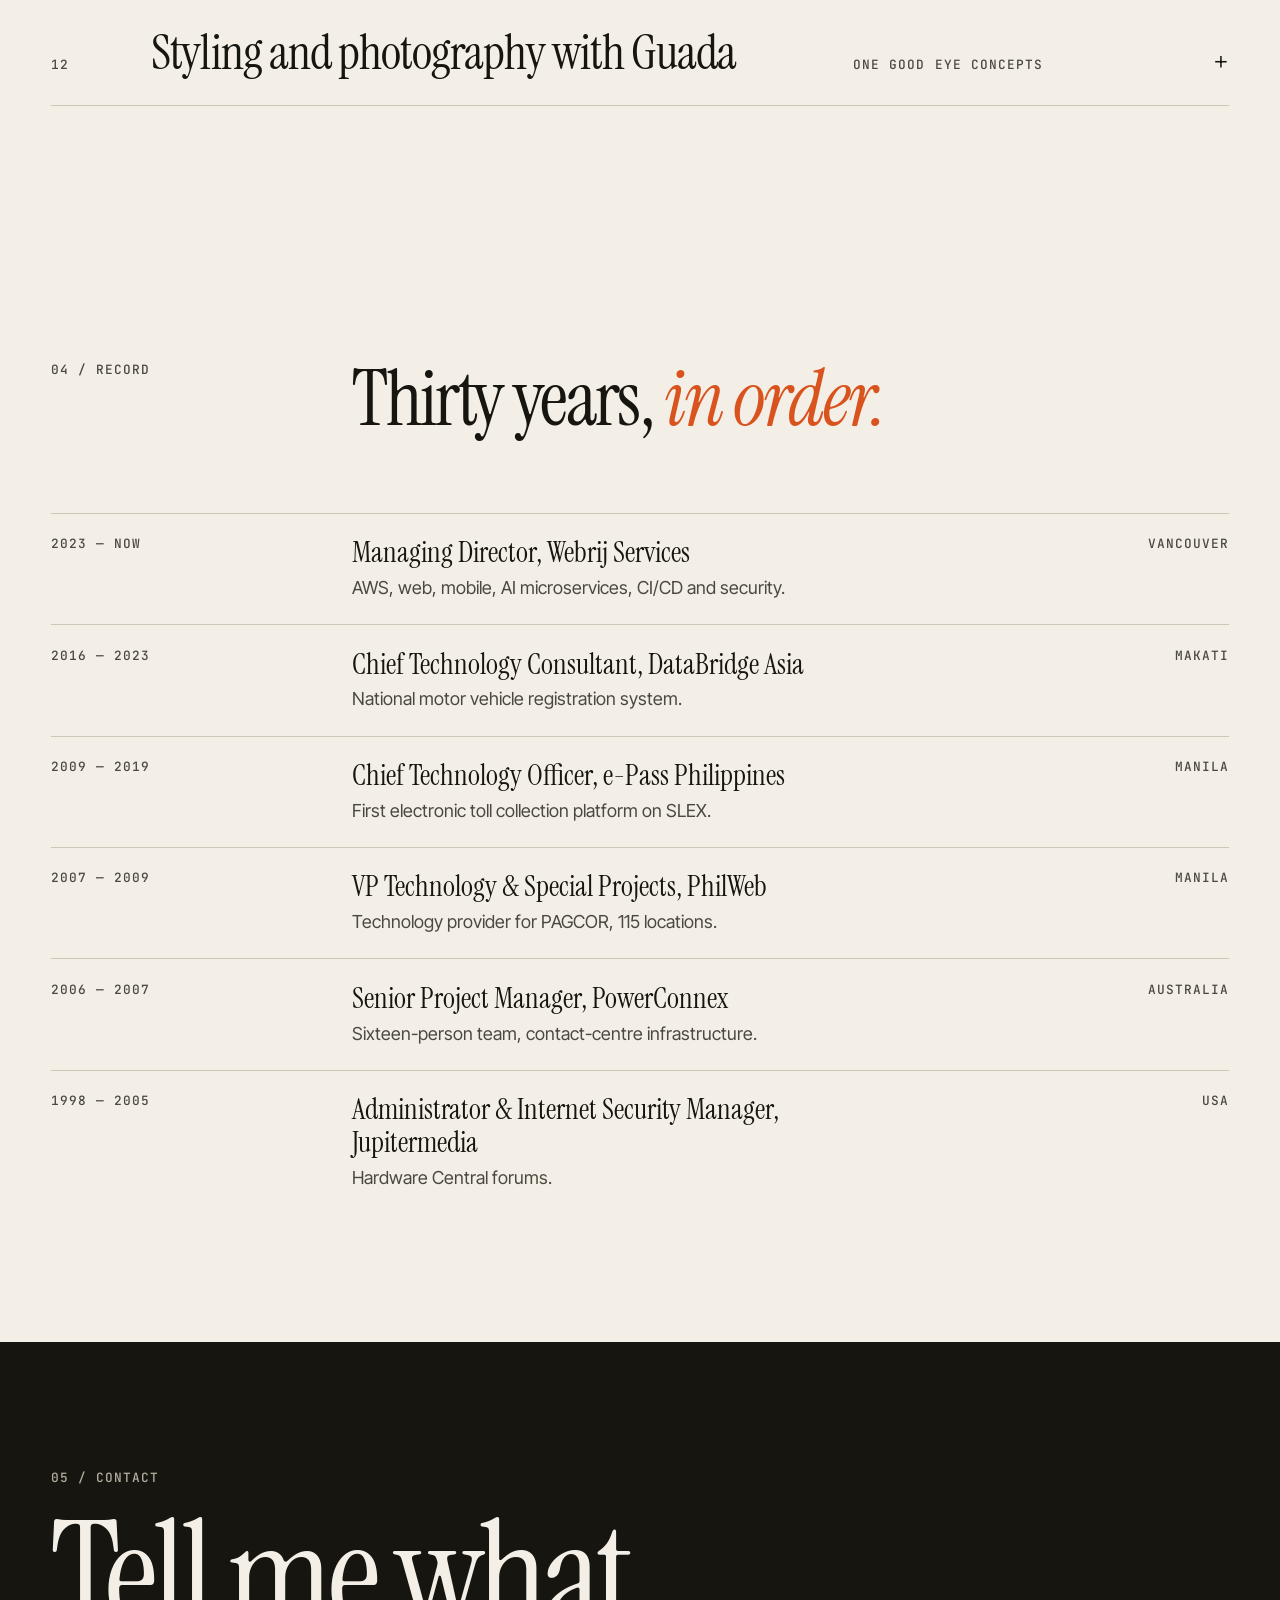
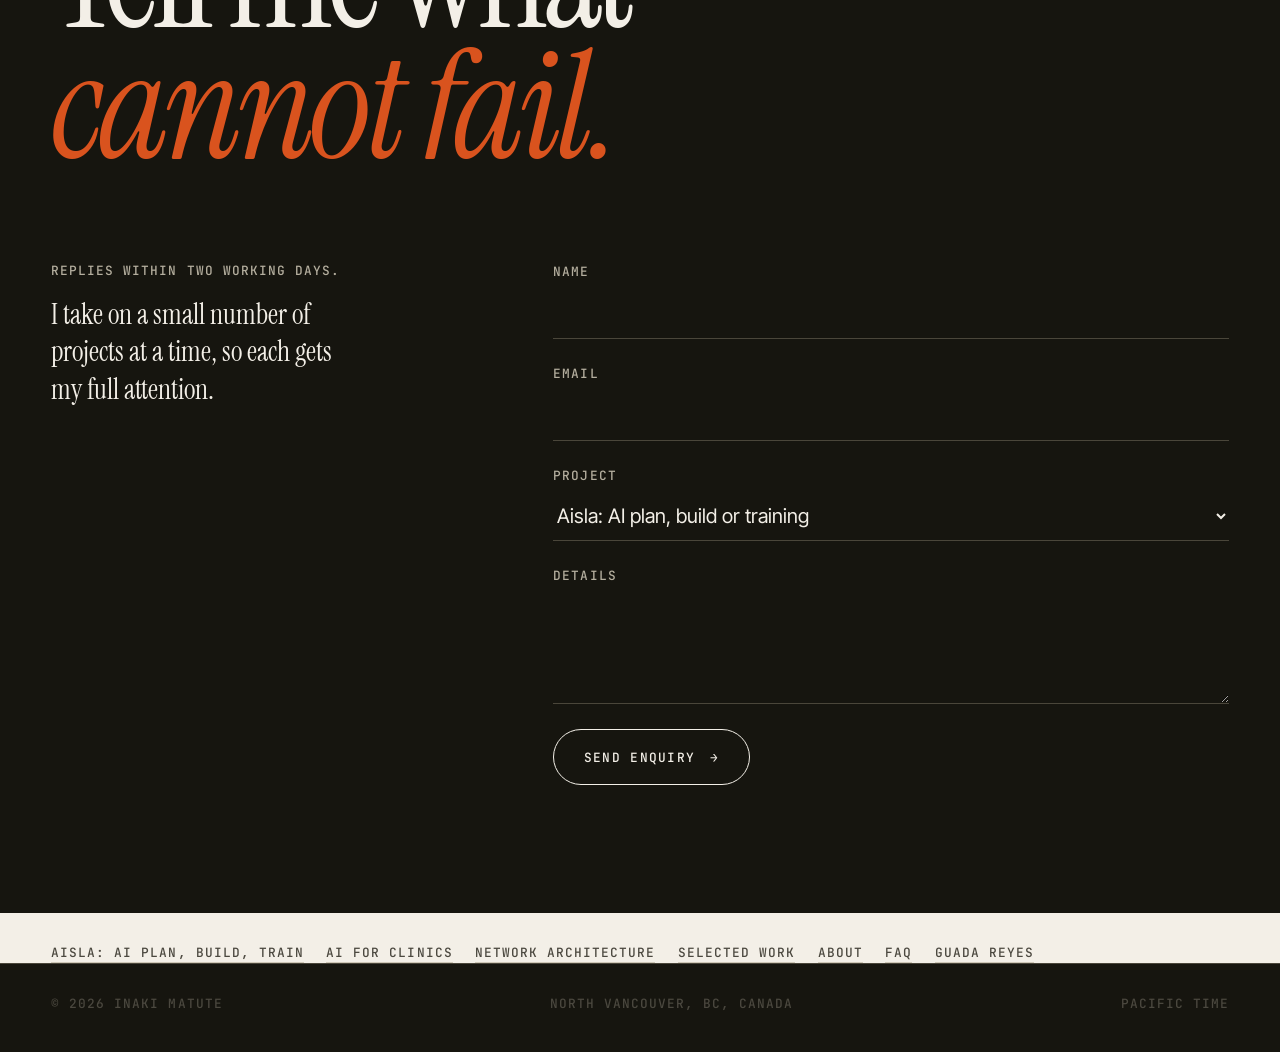
==== commit c7babf12: "SEO: canonical to mano.com.ph, redirect netlify.app, 11 new pages, schema, sitemap Co-Authored-By: C" ====
--- a/index.html
+++ b/index.html
@@ -2,28 +2,31 @@
 <html lang="en"><head>
 <meta charset="utf-8">
 <meta name="viewport" content="width=device-width, initial-scale=1">
-<title>Inaki Matute — Aisla AI and Network Architecture</title>
+<title>Aisla AI for Clinics &amp; Small Business | Inaki Matute, Network Architect</title>
 <meta name="description" content="Aisla helps clinics and growing businesses plan, build and actually use AI. Inaki Matute is a network architect and former CTO, thirty years keeping toll roads, registries and casino floors online.">
 <meta name="theme-color" content="#f3efe7" media="(prefers-color-scheme: light)">
 <meta name="theme-color" content="#12110d" media="(prefers-color-scheme: dark)">
 <meta name="color-scheme" content="light dark">
-<link rel="canonical" href="https://icmdata.netlify.app/">
+<link rel="canonical" href="https://mano.com.ph/">
 <script>document.documentElement.className='js'</script>
-<meta property="og:title" content="Inaki Matute — Aisla AI and Network Architecture">
+<meta property="og:title" content="Aisla AI for Clinics &amp; Small Business | Inaki Matute, Network Architect">
 <meta property="og:description" content="Aisla plans, builds and trains teams to use AI. Thirty years keeping national systems online.">
-<meta property="og:url" content="https://icmdata.netlify.app/">
-<meta property="og:image" content="https://icmdata.netlify.app/images/og.jpg">
+<meta property="og:url" content="https://mano.com.ph/">
+<meta property="og:image" content="https://mano.com.ph/images/og.jpg">
 <meta property="og:image:width" content="1200">
 <meta property="og:image:height" content="630">
 <meta name="twitter:card" content="summary_large_image">
-<meta name="twitter:image" content="https://icmdata.netlify.app/images/og.jpg">
+<meta name="twitter:image" content="https://mano.com.ph/images/og.jpg">
 <meta property="og:type" content="website">
+<meta property="og:site_name" content="Inaki Matute">
+<meta property="og:locale" content="en_CA">
 <link rel="icon" href="assets/favicon.svg" type="image/svg+xml">
 <link rel="preconnect" href="https://fonts.googleapis.com">
 <link rel="preconnect" href="https://fonts.gstatic.com" crossorigin="">
 <link rel="stylesheet" href="https://fonts.googleapis.com/css2?family=Inter+Tight:wght@300;400;500&amp;family=Instrument+Serif:ital@0;1&amp;family=JetBrains+Mono:wght@500&amp;display=swap">
 <link rel="stylesheet" href="assets/site.css">
-<script type="application/ld+json">{"@context":"https://schema.org","@type":"Person","name":"Inaki Matute","jobTitle":"Network Architect","address":{"@type":"PostalAddress","addressLocality":"North Vancouver","addressRegion":"BC","addressCountry":"CA"}}</script>
+<link rel="stylesheet" href="assets/pages.css">
+<script type="application/ld+json">{"@context":"https://schema.org","@graph":[{"@type":"Person","@id":"https://mano.com.ph/#inaki","name":"Inaki Matute","alternateName":"Ignacio Matute","url":"https://mano.com.ph/","image":"https://mano.com.ph/images/og.jpg","jobTitle":"Network Architect and Founder of Aisla","knowsAbout":["Network architecture","Systems integration","AWS cloud","AI for clinics and small business","High availability"],"worksFor":{"@id":"https://mano.com.ph/#aisla"},"address":{"@type":"PostalAddress","addressLocality":"North Vancouver","addressRegion":"BC","addressCountry":"CA"},"sameAs":["https://aisla.ph","https://guadareyes.com"]},{"@type":"Organization","@id":"https://mano.com.ph/#aisla","name":"Aisla","url":"https://aisla.ph","email":"hello@aisla.ph","founder":{"@id":"https://mano.com.ph/#inaki"},"description":"AI studio in Manila that plans, builds and trains teams to use AI, clinics first.","areaServed":["Canada","Philippines"]},{"@type":"WebSite","@id":"https://mano.com.ph/#website","url":"https://mano.com.ph/","name":"Inaki Matute","publisher":{"@id":"https://mano.com.ph/#inaki"},"inLanguage":"en"}]}</script>
 </head>
 <body>
 <a class="skip" href="#aisla">Skip to Aisla</a>
@@ -179,10 +182,12 @@
   </section>
 </main>
 
+<nav class="home-links meta" aria-label="More pages"><a href="/aisla/">Aisla: AI plan, build, train</a><a href="/aisla/ai-for-clinics/">AI for clinics</a><a href="/network-architecture/">Network architecture</a><a href="/work/">Selected work</a><a href="/about/">About</a><a href="/faq/">FAQ</a><a href="/guada/">Guada Reyes</a></nav>
 <footer class="meta"><span>© 2026 Inaki Matute</span><span>North Vancouver, BC, Canada</span><span>Pacific Time</span></footer>
 <script src="assets/site.js" defer=""></script>
 
 
 
 
+
 </body></html>
--- a/assets/pages.css
+++ b/assets/pages.css
@@ -0,0 +1,38 @@
+/* Inner pages (Aisla, work, about, FAQ). Uses the tokens from site.css. */
+.page{padding-top:7rem}
+.pg-head{padding-block:clamp(2rem,6vw,5rem) 1rem}
+.pg-head .crumbs a{border-bottom:1px solid transparent}
+.pg-head .crumbs a:hover{border-color:currentColor}
+.pg-head h1{font:400 clamp(2.6rem,1.2rem + 6vw,6.5rem)/.95 var(--serif);letter-spacing:-.03em;margin-top:1.2rem;max-width:18ch}
+.pg-head h1 em,.pg-cta .big em{color:var(--accent);font-style:italic}
+.pg-head .lead{font:400 var(--fs-lead)/1.35 var(--serif);max-width:42ch;margin-top:1.5rem;color:var(--ink-2)}
+.prose{max-width:880px;margin-inline:0;padding-block:2rem 3rem}
+.prose h2{font:400 clamp(1.7rem,1.2rem + 1.8vw,2.6rem)/1.05 var(--serif);letter-spacing:-.02em;margin:2.6rem 0 1rem}
+.prose h3{font:500 1.1rem/1.3 var(--sans);margin-bottom:.4rem}
+.prose p{margin-bottom:1rem;max-width:68ch}
+.prose ul,.prose ol{margin:0 0 1.2rem 1.2rem;max-width:68ch}
+.prose li{margin-bottom:.55rem}
+.prose a{border-bottom:1px solid var(--accent)}
+.prose a:hover{color:var(--accent)}
+.hero-fig{margin:0 0 2rem}
+.hero-fig img{width:100%;height:auto;aspect-ratio:3/2;object-fit:cover}
+.cards{display:grid;grid-template-columns:repeat(auto-fit,minmax(240px,1fr));gap:1.4rem;margin:1.2rem 0 2rem;max-width:none}
+.cards article{border-top:1px solid var(--rule);padding-top:1rem}
+.cards figure img{width:100%;height:auto;aspect-ratio:3/2;object-fit:cover;margin-bottom:.8rem}
+.faq details{border-top:1px solid var(--rule);padding:1rem 0}
+.faq details:last-child{border-bottom:1px solid var(--rule)}
+.faq summary{cursor:pointer;font:400 clamp(1.25rem,1rem + 1vw,1.7rem)/1.2 var(--serif);list-style:none}
+.faq summary::-webkit-details-marker{display:none}
+.faq summary::after{content:"+";float:right;color:var(--accent)}
+.faq details[open] summary::after{content:"\2212"}
+.faq details p{margin:.8rem 0 0}
+.pg-cta{padding-block:3rem;border-top:1px solid var(--rule)}
+.pg-cta .big{font:400 clamp(2rem,1rem + 3.5vw,4rem)/1 var(--serif);letter-spacing:-.02em;margin:1rem 0 1.6rem}
+.pg-cta .btn{display:inline-flex;margin-right:.8rem;margin-bottom:.8rem}
+.pg-rel{padding-block:2rem 4rem}
+.pg-rel ul{list-style:none;padding:0;margin-top:1rem;display:flex;flex-wrap:wrap;gap:.6rem 1.6rem}
+.pg-rel a{border-bottom:1px solid var(--accent)}
+.home-links{display:flex;flex-wrap:wrap;gap:.5rem 1.4rem;padding:2rem var(--gutter) 0;max-width:1680px;margin-inline:auto}
+.home-links a{border-bottom:1px solid var(--rule)}
+.home-links a:hover{border-color:var(--accent)}
+@media (max-width:600px){.page{padding-top:5.5rem}}
